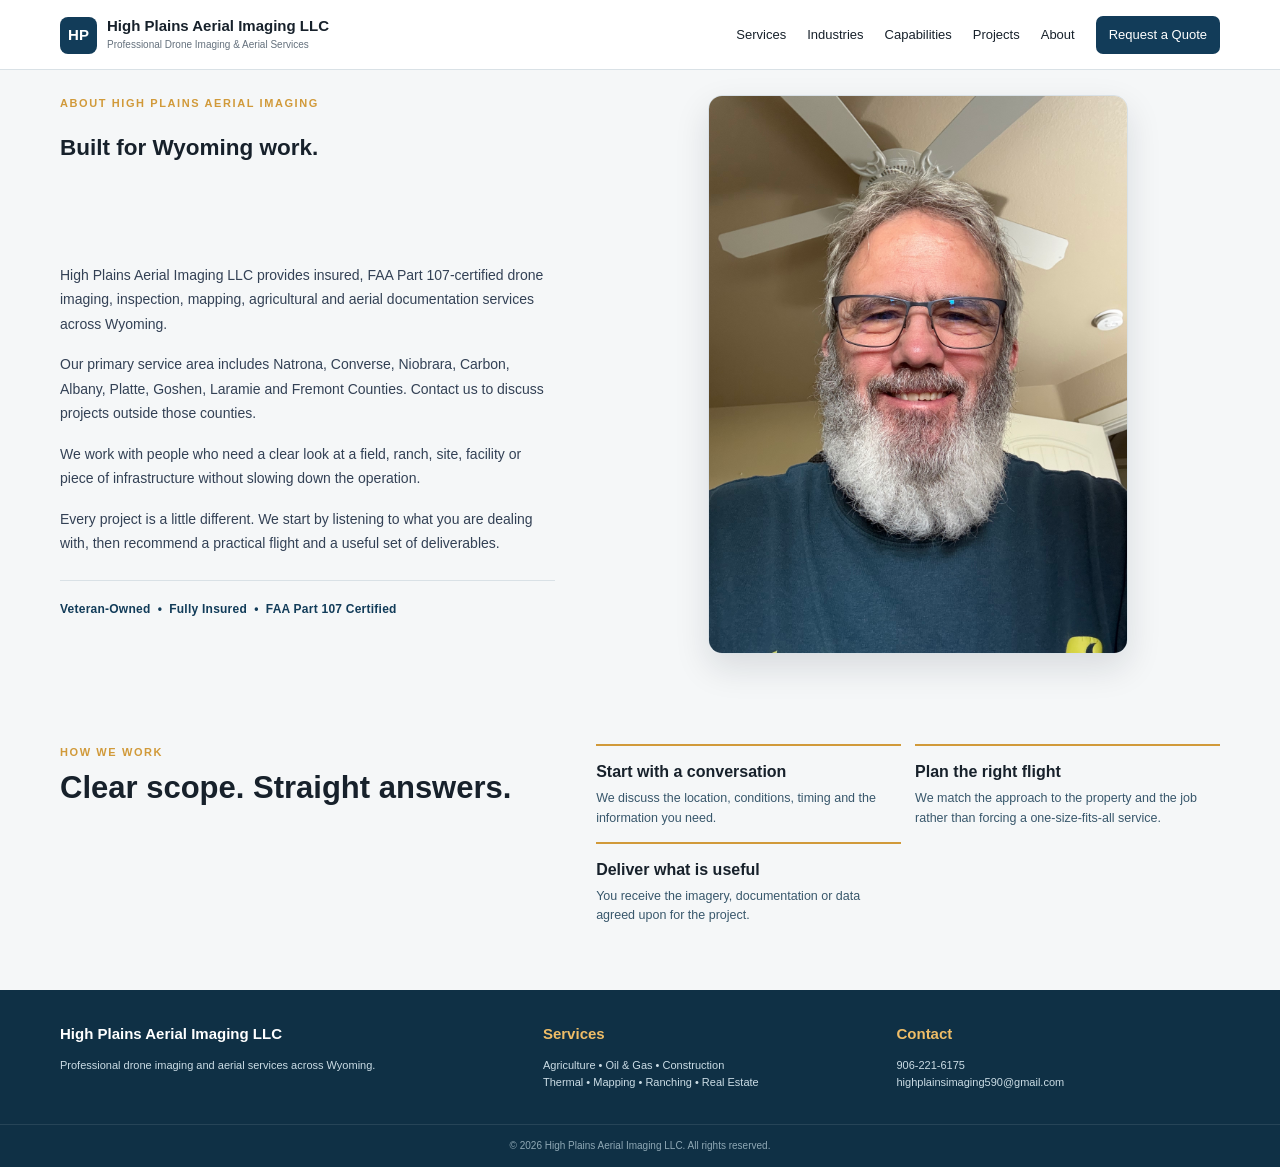
==== about.html @ 72f7f92d "Add Wyoming service area and credentials" ====
<!doctype html><html lang="en"><head><meta charset="utf-8"><meta name="viewport" content="width=device-width,initial-scale=1"><title>About High Plains Aerial Imaging | High Plains Aerial Imaging LLC</title><meta name="description" content="About High Plains Aerial Imaging LLC, an insured and FAA Part 107-certified drone service serving nine Wyoming counties."><link rel="stylesheet" href="styles.css?v=54"></head><body><header class="site-header"><div class="wrap nav-wrap"><a class="brand" href="index.html"><span class="brand-mark">HP</span><span class="brand-copy"><strong>High Plains Aerial Imaging LLC</strong><small>Professional Drone Imaging &amp; Aerial Services</small></span></a><button class="menu-toggle" aria-label="Open menu" onclick="document.body.classList.toggle('menu-open')">☰</button><nav><a href="services.html">Services</a><a href="industries.html">Industries</a><a href="capabilities.html">Capabilities</a><a href="projects.html">Projects</a><a href="about.html">About</a><a class="nav-cta" href="index.html#quote">Request a Quote</a></nav></div></header><main><section class="section wrap"><div class="v54-about-grid"><div class="v54-about-head"><p class="eyebrow">ABOUT HIGH PLAINS AERIAL IMAGING</p><h1>Built for Wyoming work.</h1></div><div class="v54-about-photo"><img src="/images/Owner-%20Photo.jpeg" alt="Owner of High Plains Aerial Imaging LLC"></div><div class="v54-about-copy"><p>High Plains Aerial Imaging LLC provides insured, FAA Part 107-certified drone imaging, inspection, mapping, agricultural and aerial documentation services across Wyoming.</p><p>Our primary service area includes Natrona, Converse, Niobrara, Carbon, Albany, Platte, Goshen, Laramie and Fremont Counties. Contact us to discuss projects outside those counties.</p><p>We work with people who need a clear look at a field, ranch, site, facility or piece of infrastructure without slowing down the operation.</p><p>Every project is a little different. We start by listening to what you are dealing with, then recommend a practical flight and a useful set of deliverables.</p><p class="v54-about-trust">Veteran-Owned &nbsp;•&nbsp; Fully Insured &nbsp;•&nbsp; FAA Part 107 Certified</p></div></div></section><section class="section wrap"><div class="cap-grid"><div class="cap-intro"><p class="eyebrow">HOW WE WORK</p><h2>Clear scope. Straight answers.</h2></div><div class="cap-list"><div><h3>Start with a conversation</h3><p>We discuss the location, conditions, timing and the information you need.</p></div><div><h3>Plan the right flight</h3><p>We match the approach to the property and the job rather than forcing a one-size-fits-all service.</p></div><div><h3>Deliver what is useful</h3><p>You receive the imagery, documentation or data agreed upon for the project.</p></div></div></div></section></main><footer><div class="wrap footer-grid"><div><strong>High Plains Aerial Imaging LLC</strong><p>Professional drone imaging and aerial services across Wyoming.</p></div><div><b>Services</b><p>Agriculture • Oil &amp; Gas • Construction<br>Thermal • Mapping • Ranching • Real Estate</p></div><div><b>Contact</b><p>906-221-6175<br>highplainsimaging590@gmail.com</p></div></div><div class="copyright">© 2026 High Plains Aerial Imaging LLC. All rights reserved.</div></footer><script>document.querySelectorAll('nav a').forEach(a=>a.addEventListener('click',()=>document.body.classList.remove('menu-open')));</script></body></html>
---- styles.css ----
:root{--navy:#123c59;--deep:#082c43;--blue:#21658f;--gold:#d19a3a;--gold2:#efbd67;--ink:#17212b;--muted:#65717d;--bg:#f5f7f8;--line:#d9e1e6;--white:#fff;--paper:#f5f7f8;--accent:#d19a3a}
*{box-sizing:border-box}html{scroll-behavior:smooth}body{margin:0;background:var(--bg);color:var(--ink);font:15px/1.55 Inter,Segoe UI,Arial,sans-serif}.wrap{width:min(1160px,92%);margin:auto}
.site-header{height:70px;background:#fff;border-bottom:1px solid var(--line);position:sticky;top:0;z-index:20}.nav-wrap{height:70px;display:flex;align-items:center;justify-content:space-between;gap:25px}.brand{display:flex;align-items:center;gap:10px;text-decoration:none;color:var(--ink)}.brand-mark{width:37px;height:37px;border-radius:8px;background:var(--navy);color:#fff;display:grid;place-items:center;font-weight:900}.brand-copy strong{display:block;font-size:15px;line-height:1.1}.brand-copy small{display:block;color:var(--muted);font-size:10px;margin-top:3px}nav{display:flex;align-items:center;gap:21px}nav a{font-size:13px;color:var(--ink);text-decoration:none}.nav-cta{background:var(--navy);color:#fff!important;padding:9px 13px;border-radius:7px}.menu-toggle{display:none;border:0;background:transparent;font-size:23px;color:var(--navy)}
.hero,.ag-hero{min-height:600px;position:relative;display:flex;align-items:center;overflow:hidden;background:var(--deep)}.hero-image,.ag-bg{position:absolute;inset:0;background-image:url("images/hpai-hero.jpg");background-size:cover;background-position:center 27%;transform:scale(1.02)}.hero-overlay,.ag-overlay{position:absolute;inset:0;background:linear-gradient(90deg,rgba(5,29,44,.95) 0%,rgba(8,43,63,.84) 48%,rgba(8,43,63,.28) 100%),linear-gradient(180deg,rgba(0,0,0,.02),rgba(0,0,0,.27))}.hero-content{position:relative;z-index:1;color:#fff;display:grid;grid-template-columns:1.16fr .84fr;gap:55px;align-items:center;padding:67px 0}.hero-copy{max-width:675px}.eyebrow{font-size:11px;letter-spacing:1.6px;font-weight:900;color:var(--gold);margin:0 0 9px}.hero .eyebrow,.ag-hero .eyebrow{color:var(--gold2)}.hero h1,.ag-hero h1{font-size:clamp(44px,5vw,63px);line-height:.99;letter-spacing:-2.1px;margin:0 0 20px}.hero h1 span,.ag-hero h1 span{color:var(--gold2)}.lead{font-size:17px;line-height:1.52;color:#e6eef3;max-width:650px;margin:0}.actions{display:flex;gap:10px;margin:25px 0 17px}.button{display:inline-block;text-decoration:none;font-weight:800;border-radius:7px;padding:10px 16px}.primary{background:var(--gold);color:#fff}.ghost{border:1px solid #ffffff80;color:#fff;background:#ffffff0a}.quick-points{display:flex;gap:17px;flex-wrap:wrap;font-size:11px;color:#d8e5eb}.quick-points span:before{content:"✓";color:var(--gold2);margin-right:6px}
.hero-card{justify-self:end;width:min(355px,100%);height:310px;position:relative;overflow:hidden;border-radius:12px;border:1px solid #ffffff55;background:#163f58cc;box-shadow:0 15px 50px #0005}.card-visual{position:absolute;inset:0;background:linear-gradient(0deg,#09283ce8 0%,#09283c66 48%,#09283c38 100%),radial-gradient(circle at 50% 30%,#ffffff20,transparent 32%),url("images/hpai-hero.jpg") center 25%/cover no-repeat}.hero-card-content{position:absolute;z-index:2;left:0;right:0;bottom:0;padding:21px 23px}.card-label{font-size:10px;letter-spacing:1.7px;color:var(--gold2);margin:0 0 6px}.hero-card h2{font-size:25px;line-height:1.08;margin:0 0 7px;color:#fff}.card-copy{font-size:11px;color:#d7e5eb;margin:0 0 13px}.card-list{display:grid;grid-template-columns:repeat(3,1fr);border-top:1px solid #ffffff4d;padding-top:10px}.card-list div{display:flex;flex-direction:column}.card-list b{font-size:15px;color:var(--gold2)}.card-list span{font-size:10px;color:#dce8ed}
.brand-strip{background:#fff;border-bottom:1px solid var(--line);padding:30px 0}.brand-grid{display:grid;grid-template-columns:1.16fr .84fr;gap:38px;align-items:center}.brand-image{border-radius:10px;overflow:hidden;border:1px solid var(--line)}.brand-image img{display:block;width:100%;height:194px;object-fit:cover;object-position:center 51%}.brand-message h2{font-size:29px;line-height:1.15;margin:0 0 10px}.brand-message>p:not(.eyebrow){color:var(--muted);font-size:13px}.brand-tags{display:flex;gap:7px;flex-wrap:wrap;margin-top:15px}.brand-tags span{font-size:9px;font-weight:900;letter-spacing:1px;padding:6px 8px;border:1px solid var(--line);border-radius:5px;color:var(--navy)}
.split-intro{display:grid;grid-template-columns:1fr 1fr;gap:65px;padding:55px 0 25px}.split-intro h2{font-size:31px;line-height:1.12;margin:0}.split-intro>p{color:var(--muted);margin:17px 0 0}
.service-paths{display:grid;grid-template-columns:1fr 1fr;gap:14px;padding:15px 0 55px}.path-card{height:310px;border-radius:11px;overflow:hidden;position:relative;text-decoration:none;color:#fff;border:1px solid #ffffff18}.path-bg{position:absolute;inset:0;background-position:center;background-size:cover;background-repeat:no-repeat}.agriculture .path-bg{background-image:url("images/agriculture-card.jpg");background-position:center}.enterprise .path-bg{background-image:url("images/enterprise-card.jpg");background-position:center}.path-card:after{content:"";position:absolute;inset:0;background:linear-gradient(90deg,rgba(5,28,43,.72) 0%,rgba(8,43,63,.32) 58%,rgba(8,43,63,.08) 100%),linear-gradient(0deg,rgba(5,28,43,.88) 0%,rgba(5,28,43,.30) 52%,transparent 78%)}.path-content{position:absolute;z-index:2;left:27px;bottom:25px;max-width:405px}.path-content h2{font-size:29px;line-height:1.08;margin:0 0 8px}.path-content p:not(.eyebrow){font-size:12px;color:#e2edf1;margin:0 0 14px}.path-link{font-size:12px;font-weight:900;color:var(--gold2)}
.section{padding:25px 0 65px}.section-head{display:flex;align-items:end;justify-content:space-between;gap:25px;margin-bottom:19px}.section-head>a{font-size:12px;color:var(--blue);text-decoration:none;font-weight:800}.section h2{font-size:31px;line-height:1.15;margin:0}.service-grid{display:grid;grid-template-columns:repeat(4,1fr);gap:11px}.service-card{background:#fff;border:1px solid var(--line);border-radius:9px;padding:18px;min-height:180px}.service-card.featured{border-top:3px solid var(--gold)}.service-num{font-size:10px;color:var(--gold);font-weight:900}.service-card h3{font-size:16px;line-height:1.2;margin:8px 0 6px}.service-card p{font-size:12px;color:var(--muted);margin:0 0 11px}.service-card a{font-size:11px;color:var(--blue);font-weight:800;text-decoration:none}
.band{background:var(--navy);padding:55px 0}.light h2{color:#fff}.industry-grid{display:grid;grid-template-columns:repeat(3,1fr);gap:9px}.industry-grid div{border:1px solid #ffffff24;border-radius:8px;padding:15px;background:#ffffff08}.industry-grid b{display:block;color:#fff;font-size:15px}.industry-grid span{font-size:11px;color:#bcd0db}.cap-grid{display:grid;grid-template-columns:.85fr 1.15fr;gap:75px}.muted{color:var(--muted)}.cap-intro h2{font-size:31px;line-height:1.15;margin:0}.cap-list{display:grid;grid-template-columns:1fr 1fr;gap:14px}.cap-list div{border-top:2px solid var(--gold);padding-top:10px}.cap-list span{font-size:11px;color:var(--gold);font-weight:900}.cap-list h3{margin:4px 0;font-size:16px}.cap-list p{font-size:12px;color:var(--muted);margin:0}
.projects{background:#e8edf0;padding:58px 0}.project-grid{display:grid;grid-template-columns:1.15fr .85fr .85fr;gap:11px}.project{height:285px;border-radius:10px;overflow:hidden;position:relative;background:#285d78;background-size:cover;background-position:center}.project:after{content:"";position:absolute;inset:0;background:linear-gradient(0deg,#081c28da,transparent 65%)}.project>div{position:absolute;z-index:1;bottom:19px;left:19px;color:#fff}.project span{font-size:10px;letter-spacing:1.4px;color:var(--gold2);font-weight:900}.project h3{margin:4px 0;font-size:19px}.project-ranch{background-image:url("images/hpai-brand.jpg");background-position:center 34%}.project-energy{background-image:url("images/hpai-brand.jpg");background-position:73% 31%}.project-construction{background-image:url("images/hpai-brand.jpg");background-position:27% 30%}.project-note{font-size:11px;color:var(--muted);margin:11px 0 0}
.quote{background:#fff;padding:60px 0}.quote-grid{display:grid;grid-template-columns:1.2fr .8fr;gap:60px;align-items:center}.quote h2{font-size:31px;line-height:1.15;margin:0}.quote-box{border:1px solid var(--line);border-radius:11px;padding:22px;display:flex;flex-direction:column;gap:9px}.big{text-align:center;font-size:15px}.phone{font-size:22px;font-weight:900;color:var(--navy);text-decoration:none}.email{font-size:13px;color:var(--blue);text-decoration:none}.quote-box small{font-size:11px;color:var(--muted)}
.ag-hero{min-height:540px}.ag-content{position:relative;z-index:1;color:#fff;padding:75px 0;max-width:760px}.ag-hero .lead{max-width:610px}.ag-grid{display:grid;grid-template-columns:repeat(3,1fr);gap:12px}.ag-grid article{background:#fff;border:1px solid var(--line);border-radius:9px;padding:21px;min-height:185px}.ag-grid span{font-size:10px;color:var(--gold);font-weight:900}.ag-grid h3{font-size:17px;margin:7px 0}.ag-grid p{font-size:12px;color:var(--muted);margin:0}.ag-feature{background:#eef2f4;padding:60px 0}.feature-grid{display:grid;grid-template-columns:1fr .8fr;gap:70px;align-items:center}.feature-grid h2{font-size:31px;line-height:1.12;margin:0 0 12px}.feature-grid p:not(.eyebrow){color:var(--muted);font-size:13px}.check-box{display:grid;grid-template-columns:1fr 1fr;gap:9px}.check-box div{background:#fff;border:1px solid var(--line);padding:13px;border-radius:7px;font-size:12px;font-weight:800;color:var(--navy)}.check-box div:first-letter{color:var(--gold)}
footer{background:#0f3045;color:#cbdce5;padding:32px 0 14px}.footer-grid{display:grid;grid-template-columns:1.4fr 1fr 1fr;gap:30px}.footer-grid strong{color:#fff}.footer-grid b{color:var(--gold2)}.footer-grid p{font-size:11px}.copyright{text-align:center;border-top:1px solid #ffffff18;margin-top:22px;padding-top:13px;font-size:10px;color:#8fa8b5}
@media(max-width:900px){.hero-content{grid-template-columns:1fr;gap:28px}.hero-card{justify-self:start;height:270px}.brand-grid,.split-intro,.feature-grid,.quote-grid{grid-template-columns:1fr;gap:25px}.service-grid{grid-template-columns:repeat(2,1fr)}.service-paths,.project-grid{grid-template-columns:1fr 1fr}.industry-grid,.ag-grid{grid-template-columns:repeat(2,1fr)}.project-ranch{grid-column:1/-1}.footer-grid{grid-template-columns:1fr 1fr}.menu-toggle{display:block}nav{display:none;position:absolute;top:70px;left:0;right:0;background:#fff;padding:10px 4%;border-bottom:1px solid var(--line);flex-direction:column;align-items:stretch;gap:0}nav a{padding:10px}.menu-open nav{display:flex}}
@media(max-width:600px){.hero{min-height:650px}.hero-content{padding:52px 0}.hero h1,.ag-hero h1{font-size:43px}.lead{font-size:16px}.quick-points{flex-direction:column;gap:4px}.brand-image img{height:190px}.split-intro h2,.section h2,.cap-intro h2,.feature-grid h2,.quote h2{font-size:27px}.service-grid,.industry-grid,.ag-grid,.cap-list,.service-paths,.project-grid,.footer-grid,.check-box{grid-template-columns:1fr}.project-ranch{grid-column:auto}.project{height:220px}.site-header,.nav-wrap{height:64px}nav{top:64px}}
/* =========================================================
   HPAI V2.8 — HOMEPAGE SPACING & POLISH
   Add this block to the END of styles.css.
   Keeps all approved imagery, hero, header, and cards unchanged.
   ========================================================= */

/* Brand section: tighter, cleaner vertical rhythm */
.brand-strip{
  padding-top:30px;
  padding-bottom:30px;
}

.brand-grid{
  align-items:center;
}

/* Intro section: reduce excess space without changing typography */
.split-intro{
  padding-top:44px;
  padding-bottom:28px;
}

/* Keep service cards visually connected to the intro */
.service-paths{
  padding-top:8px;
  padding-bottom:48px;
}

/* Slightly cleaner spacing inside the approved cards */
.path-content{
  bottom:24px;
}

/* Mobile spacing */
@media(max-width:900px){
  .brand-strip{
    padding-top:24px;
    padding-bottom:24px;
  }

  .split-intro{
    padding-top:36px;
    padding-bottom:22px;
  }

  .service-paths{
    padding-top:6px;
    padding-bottom:40px;
  }
}

@media(max-width:600px){
  .brand-strip{
    padding-top:20px;
    padding-bottom:20px;
  }

  .split-intro{
    padding-top:30px;
    padding-bottom:18px;
  }

  .service-paths{
    padding-top:4px;
    padding-bottom:32px;
  }
}
.service-grid{
  align-items:stretch;
  gap:12px;
}
  .v54-about{
    padding:48px 0;
  }

  .v54-about-grid{
    grid-template-columns:1fr;
    gap:28px;
  }

  .v54-about-head{
    grid-column:1;
    grid-row:auto;
  }

  .v54-about-photo{
    grid-column:1;
    grid-row:auto;
  }

  .v54-about-photo img{
    width:100%;
    max-width:420px;
    margin:0 auto;
  }

  .v54-about-copy{
    grid-column:1;
    grid-row:auto;
    max-width:100%;
  }

.service-grid > div{
  min-height:174px;
  display:flex;
  flex-direction:column;
  padding:20px 17px 17px;
  border:1px solid #d7e0e6;
  border-radius:10px;
  background:#fff;
  box-shadow:0 2px 8px rgba(8,43,63,.04);
  transition:transform .18s ease,box-shadow .18s ease,border-color .18s ease;
}

.service-grid > div:first-child{
  border-top:3px solid var(--gold);
  padding-top:18px;
}

.service-grid > div:hover{
  transform:translateY(-2px);
  border-color:#c8d5dd;
  box-shadow:0 7px 18px rgba(8,43,63,.08);
}

.service-grid > div > div:first-child{
  margin-bottom:10px;
}

.service-grid > div h3{
  margin:0 0 7px;
  font-size:16px;
  line-height:1.2;
  color:var(--navy);
}

.service-grid > div p{
  margin:0;
  font-size:12px;
  line-height:1.45;
  color:var(--muted);
}

.service-grid > div a{
  margin-top:auto;
  padding-top:14px;
  font-size:11px;
  line-height:1.2;
  font-weight:900;
  color:var(--blue);
  text-decoration:none;
}

.service-grid > div a:hover{
  color:var(--gold);
}

@media(max-width:900px){
  .service-grid{
    gap:12px;
  }

  .service-grid > div{
    min-height:165px;
  }
}

@media(max-width:600px){
  .service-grid{
    grid-template-columns:1fr !important;
    gap:10px;
  }

  .service-grid > div{
    min-height:0;
    padding:18px 16px 16px;
  }
}
/* =========================================================
   HPAI V3.0 — INDUSTRIES SECTION POLISH
   Refines only the Wyoming Industries section.
   All approved sections above remain unchanged.
   ========================================================= */

.band{
  padding:52px 0 54px;
}

.band .industry-grid{
  gap:10px;
  margin-top:28px;
}

.industry-grid > div{
  position:relative;
  min-height:78px;
  padding:18px 16px 16px;
  border:1px solid rgba(255,255,255,.18);
  border-radius:9px;
  background:rgba(255,255,255,.035);
  transition:transform .18s ease,
             background .18s ease,
             border-color .18s ease;
}

.industry-grid > div::before{
  content:"";
  position:absolute;
  left:16px;
  top:0;
  width:42px;
  height:2px;
  background:var(--gold);
}

.industry-grid > div:hover{
  transform:translateY(-2px);
  background:rgba(255,255,255,.07);
  border-color:rgba(255,255,255,.28);
}

.industry-grid > div h3{
  margin:0 0 8px;
  color:#fff;
  font-size:15px;
  line-height:1.2;
}

.industry-grid > div p{
  margin:0;
  color:#d9e5eb;
  font-size:11px;
  line-height:1.45;
}

@media(max-width:900px){
  .band{
    padding:44px 0 46px;
  }

  .band .industry-grid{
    margin-top:24px;
  }

  .industry-grid > div{
    min-height:74px;
  }
}

@media(max-width:600px){
  .band{
    padding:38px 0 40px;
  }

  .band .industry-grid{
    grid-template-columns:1fr !important;
    gap:9px;
    margin-top:20px;
  }

  .industry-grid > div{
    min-height:0;
    padding:17px 15px 15px;
  }
}
/* =========================================================
   HPAI V4.0 — PROJECTS GALLERY
   Refines the Projects section only.
   ========================================================= */

.projects{
  background:#e8edf0;
  padding:58px 0 62px;
}

.projects .section-head{
  margin-bottom:25px;
}

.projects .section-head h2{
  margin:0;
}

.project-grid{
  display:grid;
  grid-template-columns:repeat(3,1fr);
  gap:14px;
}

.project{
  min-height:360px;
  border:1px solid #d4dee4;
  border-radius:10px;
  overflow:hidden;
  background:#fff;
  box-shadow:0 3px 12px rgba(8,43,63,.05);
  display:flex;
  flex-direction:column;
  position:relative;
}

.project::before{
  content:"";
  display:block;
  height:205px;
  flex:0 0 205px;
  background-position:center;
  background-size:cover;
  background-repeat:no-repeat;
}

.project-ranch::before{
  background-image:url("images/project-ranching-v5-1.jpg");
}

.project-energy::before{
  background-image:url("images/project-oil-gas-v5-1.jpg");
}

.project-agriculture::before{
  background-image:url("images/project-agriculture-v5-1.jpg");
}

.project > div{
  padding:18px 18px 20px;
  background:#fff;
}

.project > div span{
  display:block;
  margin-bottom:7px;
  color:var(--gold);
  font-size:10px;
  font-weight:900;
  letter-spacing:1.2px;
}

.project > div h3{
  margin:0;
  color:var(--navy);
  font-size:18px;
  line-height:1.2;
}

.project-note{
  display:none;
}

@media(max-width:900px){
  .project-grid{
    grid-template-columns:1fr 1fr;
  }

  .project:last-child{
    grid-column:1 / -1;
  }
}

@media(max-width:600px){
  .projects{
    padding:42px 0 46px;
  }

  .project-grid{
    grid-template-columns:1fr;
    gap:12px;
  }

  .project:last-child{
    grid-column:auto;
  }

  .project{
    min-height:0;
  }

  .project::before{
    height:190px;
    flex-basis:190px;
  }
}
/* =========================================================
   V4.0 - PROJECTS GALLERY
   ========================================================= */

.projects{
  background:#e8edf0;
  padding:58px 0 62px;
}

.projects .section-head{
  margin-bottom:25px;
}

.projects .section-head h2{
  margin:0;
}

.project-grid{
  display:grid;
  grid-template-columns:repeat(3,1fr);
  gap:14px;
}

.project{
  min-height:360px;
  border:1px solid #d4dee4;
  border-radius:10px;
  overflow:hidden;
  background:#fff;
  box-shadow:0 3px 12px rgba(8,43,63,.05);
  display:flex;
  flex-direction:column;
  position:relative;
}

.project::before{
  content:"";
  display:block;
  height:205px;
  flex:0 0 205px;
  background-position:center;
  background-size:cover;
  background-repeat:no-repeat;
}

.project-ranch::before{
  background-image:url("images/project-agriculture.jpg");
}

.project-energy::before{
  background-image:url("images/project-oil-gas.jpg");
}

.project-construction::before{
  background-image:url("images/project-ranching.jpg");
}

.project > div{
  padding:18px 18px 20px;
  background:#fff;
}

.project > div span{
  display:block;
  margin-bottom:7px;
  color:var(--gold);
  font-size:10px;
  font-weight:900;
  letter-spacing:1.2px;
}

.project > div h3{
  margin:0;
  color:var(--navy);
  font-size:18px;
  line-height:1.2;
}

.project-note{
  display:none;
}

@media(max-width:900px){
  .project-grid{
    grid-template-columns:1fr 1fr;
  }

  .project:last-child{
    grid-column:1/-1;
  }
}

@media(max-width:600px){
  .projects{
    padding:42px 0 46px;
  }

  .project-grid{
    grid-template-columns:1fr;
    gap:12px;
  }

  .project:last-child{
    grid-column:auto;
  }

  .project{
    min-height:0;
  }

  .project::before{
    height:190px;
    flex-basis:190px;
  }
}
/* V4.0 PROJECT IMAGE FIX */
.project-grid .project:nth-child(1)::before{
  background-image:url("/images/project-ranching.jpg") !important;
  background-position:center;
  background-size:cover;
  background-repeat:no-repeat;
}

.project-grid .project:nth-child(2)::before{
  background-image:url("images/project-oil-gas.jpg") !important;
}

.project-grid .project:nth-child(3)::before{
  background-image:url("images/project-ranching.jpg") !important;
}
/* =========================================================
   V5.0 - SERVICES SECTION STYLING
   ========================================================= */

#services{
  padding-top:52px;
  padding-bottom:58px;
}

#services .section-head{
  margin-bottom:26px;
}

#services .section-head h2{
  margin:0;
}

#services .service-grid{
  display:grid;
  grid-template-columns:repeat(4,1fr);
  gap:12px;
}

#services .service-card{
  position:relative;
  min-height:176px;
  display:flex;
  flex-direction:column;
  padding:20px 18px 17px;
  border:1px solid #d5dfe5;
  border-radius:10px;
  background:#fff;
  box-shadow:0 2px 8px rgba(8,43,63,.045);
  transition:
    transform .18s ease,
    box-shadow .18s ease,
    border-color .18s ease;
}

#services .service-card::before{
  content:"";
  position:absolute;
  left:0;
  top:0;
  width:100%;
  height:2px;
  background:#d5dfe5;
  border-radius:10px 10px 0 0;
}

#services .service-card.featured{
  border-color:#d7e0e6;
  box-shadow:0 3px 12px rgba(8,43,63,.07);
}

#services .service-card.featured::before{
  height:3px;
  background:var(--gold);
}

#services .service-card:hover{
  transform:translateY(-2px);
  border-color:#c4d1d9;
  box-shadow:0 7px 18px rgba(8,43,63,.09);
}

#services .service-num{
  display:block;
  margin-bottom:10px;
  color:var(--gold);
  font-size:10px;
  line-height:1;
  font-weight:900;
  letter-spacing:1.2px;
}

#services .service-card h3{
  margin:0 0 7px;
  color:var(--navy);
  font-size:16px;
  line-height:1.2;
}

#services .service-card p{
  margin:0;
  color:#60758a;
  font-size:12px;
  line-height:1.55;
}

#services .service-card a{
  margin-top:auto;
  padding-top:13px;
  color:#0c5f91;
  font-size:11px;
  line-height:1.2;
  font-weight:800;
  text-decoration:none;
}

#services .service-card a:hover{
  color:var(--navy);
}

/* Tablet */
@media(max-width:1100px){
  #services .service-grid{
    grid-template-columns:repeat(2,1fr);
  }

  #services .service-card{
    min-height:165px;
  }
}

/* Mobile */
@media(max-width:600px){
  #services{
    padding-top:42px;
    padding-bottom:46px;
  }

  #services .section-head{
    margin-bottom:22px;
  }

  #services .service-grid{
    grid-template-columns:1fr;
    gap:10px;
  }

  #services .service-card{
    min-height:0;
    padding:19px 17px 16px;
  }
}
/* V5.1 - PROJECT GALLERY IMAGE REFINEMENT */

.projects .project-agriculture::before{
  background-image:url("images/project-agriculture-v5-1.jpg") !important;
}

.projects .project-energy::before{
  background-image:url("images/project-oil-gas-v5-1.jpg") !important;
}

.projects .project-ranching::before{
  background-image:url("images/project-ranching-v5-1.jpg") !important;
}
/* V5.1 FINAL PROJECT IMAGE OVERRIDE */

.project-grid .project:nth-child(1)::before{
  background-image:url("images/project-agriculture-v5-1.jpg") !important;
  background-position:center;
  background-size:cover;
  background-repeat:no-repeat;
}

.project-grid .project:nth-child(2)::before{
  background-image:url("images/project-oil-gas-v5-1.jpg") !important;
  background-position:center;
  background-size:cover;
  background-repeat:no-repeat;
}

.project-grid .project:nth-child(3)::before{
  background-image:url("images/project-ranching-v5-1.jpg") !important;
  background-position:center;
  background-size:cover;
  background-repeat:no-repeat;
}
/* V5.1 FINAL PROJECT IMAGE OVERRIDE */

.project-grid .project:nth-child(1)::before{
  background-image:url("/images/project-agriculture-v5-1.jpg") !important;
}

.project-grid .project:nth-child(2)::before{
  background-image:url("/images/project-oil-gas-v5-1.jpg") !important;
}

.project-grid .project:nth-child(3)::before{
  background-image:url("/images/project-ranching-v5-1.jpg") !important;
}
/* =========================================================
   HPAI V5.2 — LEAD GENERATION + WYOMING SERVICE AREA
   ========================================================= */

.v52-service-cta{
  background:#fff;
  padding:62px 0;
  border-top:1px solid var(--line);
  border-bottom:1px solid var(--line);
}

.v52-cta-grid{
  display:grid;
  grid-template-columns:1.05fr .95fr;
  gap:55px;
  align-items:center;
}

.v52-cta-copy{
  max-width:620px;
}

.v52-cta-copy h2{
  color:var(--navy);
  font-size:34px;
  line-height:1.12;
  letter-spacing:-.6px;
  margin:0 0 14px;
}

.v52-cta-copy > p:not(.eyebrow){
  color:var(--muted);
  font-size:14px;
  line-height:1.65;
  margin:0;
}

.v52-cta-buttons{
  display:flex;
  gap:10px;
  flex-wrap:wrap;
  margin-top:23px;
}

.v52-cta-buttons .secondary{
  color:var(--navy);
  border:1px solid var(--line);
  background:#f7f9fa;
}

.v52-service-list{
  display:grid;
  grid-template-columns:1fr 1fr;
  gap:11px;
}

.v52-service-list > div{
  min-height:145px;
  padding:18px;
  border:1px solid var(--line);
  border-radius:9px;
  background:#f8fafb;
}

.v52-service-list span{
  display:block;
  color:var(--gold);
  font-size:10px;
  font-weight:900;
  letter-spacing:1.3px;
  margin-bottom:7px;
}

.v52-service-list strong{
  display:block;
  color:var(--navy);
  font-size:16px;
  line-height:1.2;
  margin-bottom:6px;
}

.v52-service-list p{
  color:var(--muted);
  font-size:11px;
  line-height:1.45;
  margin:0;
}


/* Wyoming service area */

.v52-wyoming{
  background:#eef2f4;
  padding:58px 0 62px;
}

.v52-wyoming-head{
  max-width:690px;
  margin-bottom:27px;
}

.v52-wyoming-head h2{
  color:var(--navy);
  font-size:32px;
  line-height:1.15;
  margin:0 0 10px;
}

.v52-wyoming-head > p:not(.eyebrow){
  color:var(--muted);
  font-size:13px;
  line-height:1.6;
  margin:0;
}

.v52-location-grid{
  display:grid;
  grid-template-columns:repeat(4,1fr);
  gap:11px;
}

.v52-location-grid > div{
  min-height:155px;
  padding:18px;
  background:#fff;
  border:1px solid #d7e0e6;
  border-radius:9px;
  box-shadow:0 2px 8px rgba(8,43,63,.035);
}

.v52-location-grid span{
  display:block;
  color:var(--gold);
  font-size:9px;
  font-weight:900;
  letter-spacing:1.2px;
  margin-bottom:7px;
}

.v52-location-grid h3{
  color:var(--navy);
  font-size:16px;
  line-height:1.2;
  margin:0 0 7px;
}

.v52-location-grid p{
  color:var(--muted);
  font-size:11px;
  line-height:1.45;
  margin:0;
}


/* Trust strip */

.v52-trust{
  background:var(--navy);
  padding:22px 0;
}

.v52-trust .wrap{
  display:grid;
  grid-template-columns:repeat(4,1fr);
  gap:12px;
}

.v52-trust-item{
  padding:4px 14px;
  border-left:2px solid var(--gold);
}

.v52-trust-item strong{
  display:block;
  color:#fff;
  font-size:10px;
  letter-spacing:1px;
  margin-bottom:3px;
}

.v52-trust-item span{
  display:block;
  color:#bcd0da;
  font-size:10px;
  line-height:1.35;
}


/* V5.2 responsive */

@media(max-width:900px){

  .v52-cta-grid{
    grid-template-columns:1fr;
    gap:30px;
  }

  .v52-location-grid{
    grid-template-columns:1fr 1fr;
  }

  .v52-trust .wrap{
    grid-template-columns:1fr 1fr;
    row-gap:16px;
  }
}

@media(max-width:600px){

  .v52-service-cta{
    padding:44px 0;
  }

  .v52-cta-copy h2{
    font-size:28px;
  }

  .v52-service-list{
    grid-template-columns:1fr;
  }

  .v52-wyoming{
    padding:44px 0 48px;
  }

  .v52-wyoming-head h2{
    font-size:27px;
  }

  .v52-location-grid{
    grid-template-columns:1fr;
  }

  .v52-trust{
    padding:20px 0;
  }

  .v52-trust .wrap{
    grid-template-columns:1fr;
    gap:12px;
  }

  .v52-trust-item{
    padding-left:12px;
  }
}
/* V5.3 QUOTE FORM */

.v53-quote-form{
  display:grid;
  gap:11px;
}

.v53-quote-form label{
  display:grid;
  gap:5px;
  color:var(--navy);
  font-size:10px;
  font-weight:900;
  letter-spacing:.4px;
}

.v53-quote-form input,
.v53-quote-form select,
.v53-quote-form textarea{
  width:100%;
  border:1px solid var(--line);
  border-radius:7px;
  padding:10px 11px;
  background:#fff;
  color:var(--ink);
  font:13px/1.4 Inter,Segoe UI,Arial,sans-serif;
  box-sizing:border-box;
}

.v53-quote-form input::placeholder,
.v53-quote-form textarea::placeholder{
  color:#8a929b;
}

.v53-quote-form textarea{
  min-height:110px;
  resize:vertical;
}

.v53-quote-form input:focus,
.v53-quote-form select:focus,
.v53-quote-form textarea:focus{
  outline:2px solid rgba(209,154,58,.28);
  outline-offset:1px;
  border-color:var(--gold);
}

.v53-quote-form .button{
  width:100%;
  border:0;
  cursor:pointer;
}

.v53-quote-form small{
  display:block;
  color:var(--muted);
  font-size:10px;
  line-height:1.45;
}

.quote-contact{
  display:flex;
  flex-direction:column;
  gap:5px;
  margin-top:20px;
}
/* V5.4 SERVICES & PRICING */

.v54-quote-link{
  display:inline-block;
  margin-top:18px;
  padding:9px 14px;
  background:var(--navy);
  color:#fff;
  border-radius:6px;
  font-size:12px;
  font-weight:700;
  text-decoration:none;
  transition:all .2s ease;
}

.v54-quote-link:hover{
  background:var(--accent);
  color:#fff;
  transform:translateY(-1px);
}
.v54-pricing-note{
  max-width:900px;
  margin:0 auto 28px;
  padding:14px 18px;
  border-left:3px solid var(--accent);
  background:rgba(255,255,255,.65);
  color:var(--muted);
  font-size:12px;
  line-height:1.6;
  text-align:center;
}
.v54-about{
  position:relative;
  padding:78px 0;
  background-color:var(--paper);
  background-image:url("/images/High-Plains-About-Veteran-Background.jpg");
  background-size:cover;
  background-position:center;
  background-repeat:no-repeat;
  border-top:1px solid var(--line);
  border-bottom:1px solid var(--line);
  overflow:hidden;
}

.v54-about::before{
  content:"";
  position:absolute;
  top:28px;
  bottom:28px;
  left:12%;
  right:12%;
  background:rgba(255,255,255,.84);
  border-radius:18px;
  box-shadow:0 12px 35px rgba(15,23,42,.08);
  pointer-events:none;
}

.v54-about > .wrap{
  position:relative;
  z-index:1;
}

.v54-about-grid{
  display:grid;
  grid-template-columns:0.9fr 1.1fr;
  gap:60px;
  align-items:start;
}
.v54-about-photo{
  grid-column:2;
  grid-row:1 / span 2;
}

.v54-about-photo img{
  display:block;
  width:100%;
  max-width:420px;
  margin:0 auto;
  border-radius:14px;
  border:1px solid var(--line);
  box-shadow:0 14px 35px rgba(15,23,42,.12);
}
.v54-about-head h2{
  margin:8px 0 0;
  font-size:32px;
  line-height:1.15;
}

.v54-about-copy{
  max-width:680px;
  color:#334155;
  font-size:14px;
  line-height:1.75;
}

.v54-about-copy p{
  margin:0 0 16px;
}

.v54-about-trust{
  margin-top:24px !important;
  padding-top:18px;
  border-top:1px solid var(--line);
  color:var(--navy) !important;
  font-size:12px;
  font-weight:700;
  letter-spacing:.02em;
}
.v54-pricing{
  padding:82px 0;
  background:var(--paper);
}

.v54-pricing-head{
  max-width:760px;
  margin:0 auto 42px;
  text-align:center;
}

.v54-pricing-head h2{
  margin:8px 0 16px;
}

.v54-pricing-head h2 span{
  color:var(--accent);
}

.v54-pricing-head > p:last-child{
  max-width:680px;
  margin:0 auto;
  color:var(--muted);
  line-height:1.7;
}

.v54-pricing-grid{
  display:grid;
  grid-template-columns:repeat(3,minmax(0,1fr));
  gap:18px;
}

.v54-price-card{
  display:flex;
  flex-direction:column;
  padding:27px;
  background:#fff;
  border:1px solid var(--line);
  border-radius:14px;
  box-shadow:0 10px 30px rgba(20,43,61,.06);
}

.v54-price-card.v54-featured{
  border-top:4px solid var(--accent);
}

.v54-number{
  margin:0 0 10px;
  color:var(--accent);
  font-size:11px;
  font-weight:800;
  letter-spacing:.14em;
}

.v54-price-card h3{
  margin:0 0 10px;
  font-size:21px;
  line-height:1.2;
}

.v54-price{
  margin:0 0 14px;
  color:var(--accent);
  font-size:19px;
  font-weight:800;
}

.v54-price-card > p:not(.v54-number):not(.v54-price):not(.v54-note){
  color:var(--muted);
  font-size:14px;
  line-height:1.6;
}

.v54-price-card ul{
  margin:10px 0 0;
  padding-left:18px;
  color:var(--ink);
  font-size:13px;
  line-height:1.7;
}

.v54-price-card li{
  margin-bottom:3px;
}

.v54-note{
  margin:14px 0 0;
  padding-top:12px;
  border-top:1px solid var(--line);
  color:var(--muted);
  font-size:11px;
  line-height:1.55;
}

.v54-travel{
  display:grid;
  grid-template-columns:.8fr 1.2fr;
  gap:35px;
  margin-top:22px;
  padding:30px;
  background:var(--navy);
  border-radius:14px;
}

.v54-travel .eyebrow{
 color:#d6a13a;
}

.v54-travel h3{
  margin:8px 0 0;
  color:#fff;
}

.v54-travel-copy{
  color:rgba(255,255,255,.78);
  font-size:13px;
  line-height:1.65;
}

.v54-travel-copy p{
  margin:0 0 10px;
}

@media(max-width:900px){
  .v54-pricing-grid{
    grid-template-columns:repeat(2,minmax(0,1fr));
  }

  .v54-travel{
    grid-template-columns:1fr;
    gap:18px;
  }
}

@media(max-width:600px){
  .v54-pricing{
    padding:58px 0;
  }

  .v54-pricing-head{
    margin-bottom:30px;
  }

  .v54-pricing-grid{
    grid-template-columns:1fr;
    gap:14px;
  }

  .v54-price-card{
    padding:22px;
  }

  .v54-travel{
    padding:23px;
  }
}
@media(max-width:600px){
  .v53-quote-form input,
  .v53-quote-form select,
  .v53-quote-form textarea{
    font-size:16px;
  }

  .quote-box{
    padding:17px;
  }
}
/* V5.4 MOBILE ABOUT FINAL OVERRIDE */

@media(max-width:600px){
  .v54-about{
    padding:48px 0;
  }

  .v54-about::before{
    top:18px;
    bottom:18px;
    left:4%;
    right:4%;
  }

  .v54-about-grid{
    grid-template-columns:1fr;
    gap:24px;
  }

  .v54-about-head{
    grid-column:1;
    grid-row:auto;
  }

  .v54-about-photo{
    grid-column:1;
    grid-row:auto;
  }

  .v54-about-photo img{
    width:100%;
    max-width:420px;
    margin:0 auto;
  }

  .v54-about-copy{
    grid-column:1;
    grid-row:auto;
    max-width:100%;
  }
}

/* Dedicated-page readability */
.section .lead{color:#46606f;font-weight:500}
.projects .lead{color:#46606f;font-weight:500}
.section .industry-grid div{background:#fff;border:1px solid #c7d4dc;box-shadow:0 5px 16px rgba(8,44,67,.06)}
.section .industry-grid b{color:#102e42;font-size:16px}
.section .industry-grid span{color:#46606f;font-size:12px;line-height:1.6}
.section .cap-list p{color:#46606f}
.section .cap-intro .lead{color:#46606f}
@media (max-width:700px){.section .industry-grid{grid-template-columns:1fr}.section .industry-grid div{padding:17px}}

/* Stronger copy contrast and section separation */
.section .cap-intro .lead{color:#304f63!important;font-size:16px;font-weight:600;line-height:1.62}
.section .cap-list p{color:#38576b;font-size:12.5px;line-height:1.55}
.ag-feature{border-top:1px solid #d6e0e6;border-bottom:1px solid #d6e0e6}
.feature-grid p:not(.eyebrow){color:#38576b;font-size:14px;font-weight:500;line-height:1.65}
.check-box div{border-color:#c7d4dc;box-shadow:0 4px 12px rgba(8,44,67,.05)}
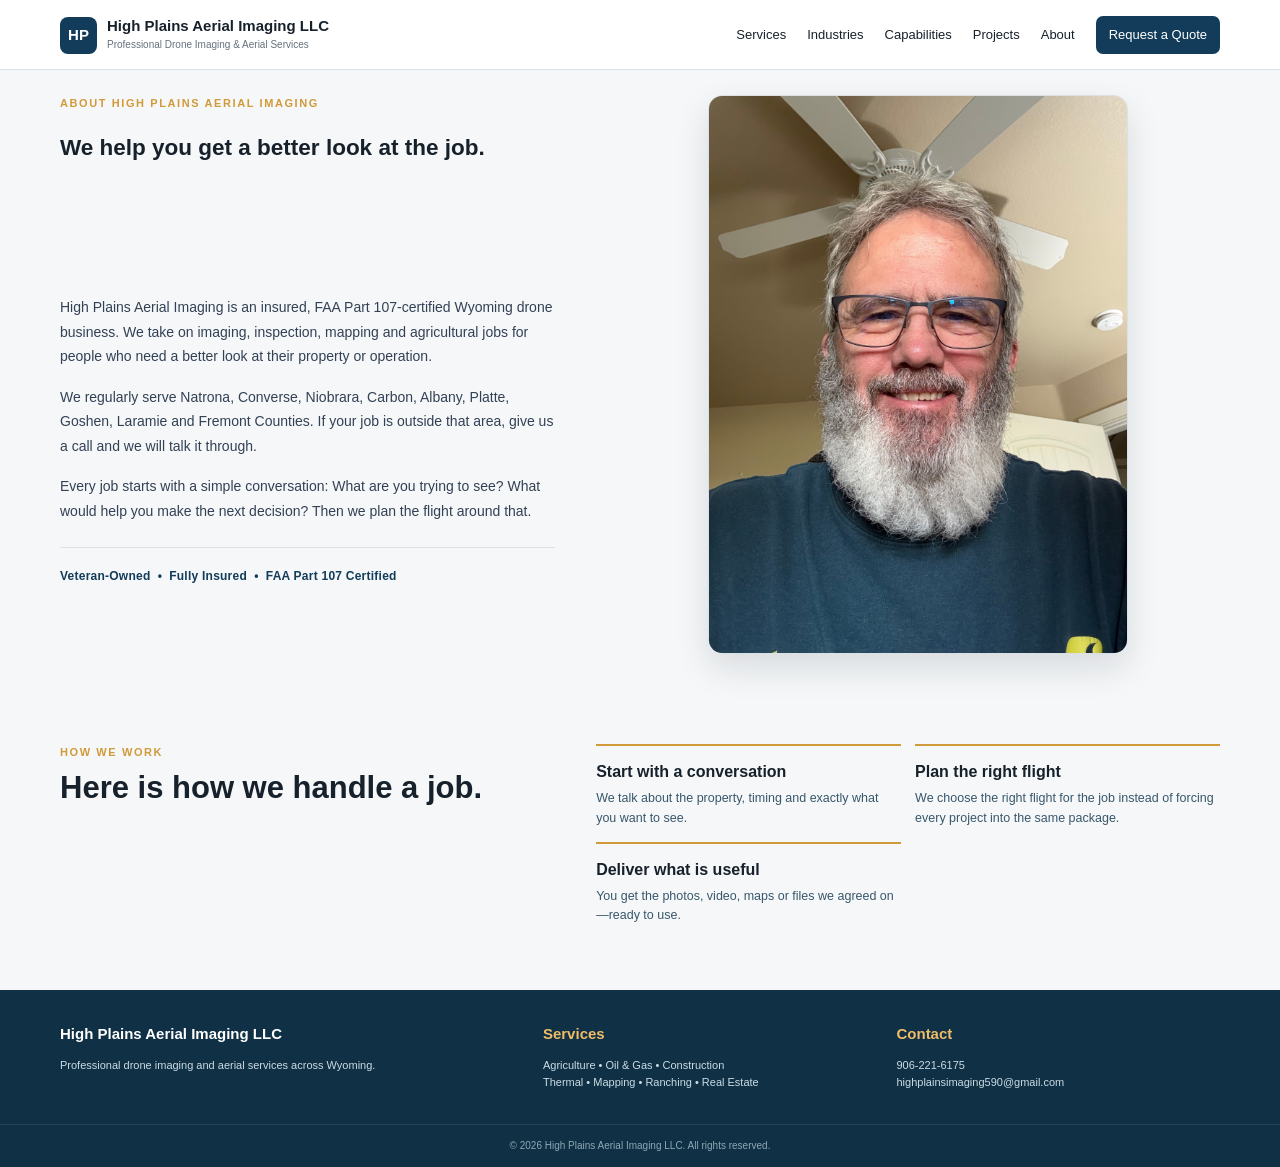
==== commit 43d75159: "Humanize site copy and add brand promise" ====
--- a/about.html
+++ b/about.html
@@ -1 +1 @@
-<!doctype html><html lang="en"><head><meta charset="utf-8"><meta name="viewport" content="width=device-width,initial-scale=1"><title>About High Plains Aerial Imaging | High Plains Aerial Imaging LLC</title><meta name="description" content="About High Plains Aerial Imaging LLC, an insured and FAA Part 107-certified drone service serving nine Wyoming counties."><link rel="stylesheet" href="styles.css?v=54"></head><body><header class="site-header"><div class="wrap nav-wrap"><a class="brand" href="index.html"><span class="brand-mark">HP</span><span class="brand-copy"><strong>High Plains Aerial Imaging LLC</strong><small>Professional Drone Imaging &amp; Aerial Services</small></span></a><button class="menu-toggle" aria-label="Open menu" onclick="document.body.classList.toggle('menu-open')">☰</button><nav><a href="services.html">Services</a><a href="industries.html">Industries</a><a href="capabilities.html">Capabilities</a><a href="projects.html">Projects</a><a href="about.html">About</a><a class="nav-cta" href="index.html#quote">Request a Quote</a></nav></div></header><main><section class="section wrap"><div class="v54-about-grid"><div class="v54-about-head"><p class="eyebrow">ABOUT HIGH PLAINS AERIAL IMAGING</p><h1>Built for Wyoming work.</h1></div><div class="v54-about-photo"><img src="/images/Owner-%20Photo.jpeg" alt="Owner of High Plains Aerial Imaging LLC"></div><div class="v54-about-copy"><p>High Plains Aerial Imaging LLC provides insured, FAA Part 107-certified drone imaging, inspection, mapping, agricultural and aerial documentation services across Wyoming.</p><p>Our primary service area includes Natrona, Converse, Niobrara, Carbon, Albany, Platte, Goshen, Laramie and Fremont Counties. Contact us to discuss projects outside those counties.</p><p>We work with people who need a clear look at a field, ranch, site, facility or piece of infrastructure without slowing down the operation.</p><p>Every project is a little different. We start by listening to what you are dealing with, then recommend a practical flight and a useful set of deliverables.</p><p class="v54-about-trust">Veteran-Owned &nbsp;•&nbsp; Fully Insured &nbsp;•&nbsp; FAA Part 107 Certified</p></div></div></section><section class="section wrap"><div class="cap-grid"><div class="cap-intro"><p class="eyebrow">HOW WE WORK</p><h2>Clear scope. Straight answers.</h2></div><div class="cap-list"><div><h3>Start with a conversation</h3><p>We discuss the location, conditions, timing and the information you need.</p></div><div><h3>Plan the right flight</h3><p>We match the approach to the property and the job rather than forcing a one-size-fits-all service.</p></div><div><h3>Deliver what is useful</h3><p>You receive the imagery, documentation or data agreed upon for the project.</p></div></div></div></section></main><footer><div class="wrap footer-grid"><div><strong>High Plains Aerial Imaging LLC</strong><p>Professional drone imaging and aerial services across Wyoming.</p></div><div><b>Services</b><p>Agriculture • Oil &amp; Gas • Construction<br>Thermal • Mapping • Ranching • Real Estate</p></div><div><b>Contact</b><p>906-221-6175<br>highplainsimaging590@gmail.com</p></div></div><div class="copyright">© 2026 High Plains Aerial Imaging LLC. All rights reserved.</div></footer><script>document.querySelectorAll('nav a').forEach(a=>a.addEventListener('click',()=>document.body.classList.remove('menu-open')));</script></body></html>+<!doctype html><html lang="en"><head><meta charset="utf-8"><meta name="viewport" content="width=device-width,initial-scale=1"><title>About High Plains Aerial Imaging | High Plains Aerial Imaging LLC</title><meta name="description" content="About High Plains Aerial Imaging LLC, an insured and FAA Part 107-certified drone service serving nine Wyoming counties."><link rel="stylesheet" href="styles.css?v=54"></head><body><header class="site-header"><div class="wrap nav-wrap"><a class="brand" href="index.html"><span class="brand-mark">HP</span><span class="brand-copy"><strong>High Plains Aerial Imaging LLC</strong><small>Professional Drone Imaging &amp; Aerial Services</small></span></a><button class="menu-toggle" aria-label="Open menu" onclick="document.body.classList.toggle('menu-open')">☰</button><nav><a href="services.html">Services</a><a href="industries.html">Industries</a><a href="capabilities.html">Capabilities</a><a href="projects.html">Projects</a><a href="about.html">About</a><a class="nav-cta" href="index.html#quote">Request a Quote</a></nav></div></header><main><section class="section wrap"><div class="v54-about-grid"><div class="v54-about-head"><p class="eyebrow">ABOUT HIGH PLAINS AERIAL IMAGING</p><h1>We help you get a better look at the job.</h1></div><div class="v54-about-photo"><img src="/images/Owner-%20Photo.jpeg" alt="Owner of High Plains Aerial Imaging LLC"></div><div class="v54-about-copy"><p>High Plains Aerial Imaging is an insured, FAA Part 107-certified Wyoming drone business. We take on imaging, inspection, mapping and agricultural jobs for people who need a better look at their property or operation.</p><p>We regularly serve Natrona, Converse, Niobrara, Carbon, Albany, Platte, Goshen, Laramie and Fremont Counties. If your job is outside that area, give us a call and we will talk it through.</p><p>Every job starts with a simple conversation: What are you trying to see? What would help you make the next decision? Then we plan the flight around that.</p><p class="v54-about-trust">Veteran-Owned &nbsp;•&nbsp; Fully Insured &nbsp;•&nbsp; FAA Part 107 Certified</p></div></div></section><section class="section wrap"><div class="cap-grid"><div class="cap-intro"><p class="eyebrow">HOW WE WORK</p><h2>Here is how we handle a job.</h2></div><div class="cap-list"><div><h3>Start with a conversation</h3><p>We talk about the property, timing and exactly what you want to see.</p></div><div><h3>Plan the right flight</h3><p>We choose the right flight for the job instead of forcing every project into the same package.</p></div><div><h3>Deliver what is useful</h3><p>You get the photos, video, maps or files we agreed on—ready to use.</p></div></div></div></section></main><footer><div class="wrap footer-grid"><div><strong>High Plains Aerial Imaging LLC</strong><p>Professional drone imaging and aerial services across Wyoming.</p></div><div><b>Services</b><p>Agriculture • Oil &amp; Gas • Construction<br>Thermal • Mapping • Ranching • Real Estate</p></div><div><b>Contact</b><p>906-221-6175<br>highplainsimaging590@gmail.com</p></div></div><div class="copyright">© 2026 High Plains Aerial Imaging LLC. All rights reserved.</div></footer><script>document.querySelectorAll('nav a').forEach(a=>a.addEventListener('click',()=>document.body.classList.remove('menu-open')));</script></body></html>
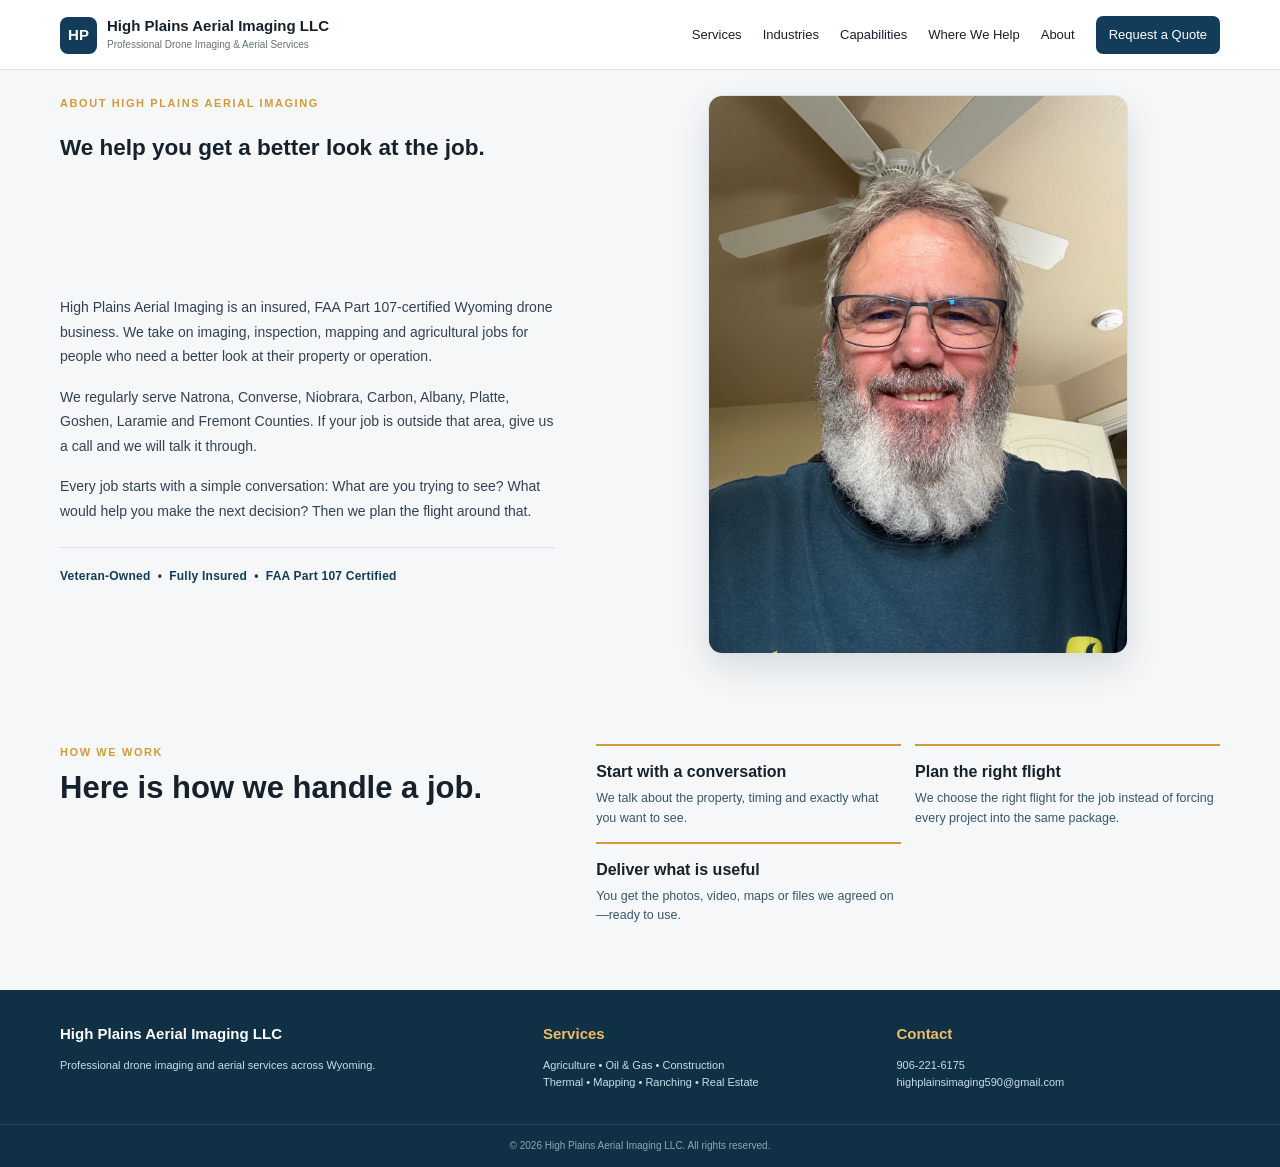
==== commit 73521c83: "Reframe project gallery as service showcase" ====
--- a/about.html
+++ b/about.html
@@ -1 +1 @@
-<!doctype html><html lang="en"><head><meta charset="utf-8"><meta name="viewport" content="width=device-width,initial-scale=1"><title>About High Plains Aerial Imaging | High Plains Aerial Imaging LLC</title><meta name="description" content="About High Plains Aerial Imaging LLC, an insured and FAA Part 107-certified drone service serving nine Wyoming counties."><link rel="stylesheet" href="styles.css?v=54"></head><body><header class="site-header"><div class="wrap nav-wrap"><a class="brand" href="index.html"><span class="brand-mark">HP</span><span class="brand-copy"><strong>High Plains Aerial Imaging LLC</strong><small>Professional Drone Imaging &amp; Aerial Services</small></span></a><button class="menu-toggle" aria-label="Open menu" onclick="document.body.classList.toggle('menu-open')">☰</button><nav><a href="services.html">Services</a><a href="industries.html">Industries</a><a href="capabilities.html">Capabilities</a><a href="projects.html">Projects</a><a href="about.html">About</a><a class="nav-cta" href="index.html#quote">Request a Quote</a></nav></div></header><main><section class="section wrap"><div class="v54-about-grid"><div class="v54-about-head"><p class="eyebrow">ABOUT HIGH PLAINS AERIAL IMAGING</p><h1>We help you get a better look at the job.</h1></div><div class="v54-about-photo"><img src="/images/Owner-%20Photo.jpeg" alt="Owner of High Plains Aerial Imaging LLC"></div><div class="v54-about-copy"><p>High Plains Aerial Imaging is an insured, FAA Part 107-certified Wyoming drone business. We take on imaging, inspection, mapping and agricultural jobs for people who need a better look at their property or operation.</p><p>We regularly serve Natrona, Converse, Niobrara, Carbon, Albany, Platte, Goshen, Laramie and Fremont Counties. If your job is outside that area, give us a call and we will talk it through.</p><p>Every job starts with a simple conversation: What are you trying to see? What would help you make the next decision? Then we plan the flight around that.</p><p class="v54-about-trust">Veteran-Owned &nbsp;•&nbsp; Fully Insured &nbsp;•&nbsp; FAA Part 107 Certified</p></div></div></section><section class="section wrap"><div class="cap-grid"><div class="cap-intro"><p class="eyebrow">HOW WE WORK</p><h2>Here is how we handle a job.</h2></div><div class="cap-list"><div><h3>Start with a conversation</h3><p>We talk about the property, timing and exactly what you want to see.</p></div><div><h3>Plan the right flight</h3><p>We choose the right flight for the job instead of forcing every project into the same package.</p></div><div><h3>Deliver what is useful</h3><p>You get the photos, video, maps or files we agreed on—ready to use.</p></div></div></div></section></main><footer><div class="wrap footer-grid"><div><strong>High Plains Aerial Imaging LLC</strong><p>Professional drone imaging and aerial services across Wyoming.</p></div><div><b>Services</b><p>Agriculture • Oil &amp; Gas • Construction<br>Thermal • Mapping • Ranching • Real Estate</p></div><div><b>Contact</b><p>906-221-6175<br>highplainsimaging590@gmail.com</p></div></div><div class="copyright">© 2026 High Plains Aerial Imaging LLC. All rights reserved.</div></footer><script>document.querySelectorAll('nav a').forEach(a=>a.addEventListener('click',()=>document.body.classList.remove('menu-open')));</script></body></html>+<!doctype html><html lang="en"><head><meta charset="utf-8"><meta name="viewport" content="width=device-width,initial-scale=1"><title>About High Plains Aerial Imaging | High Plains Aerial Imaging LLC</title><meta name="description" content="About High Plains Aerial Imaging LLC, an insured and FAA Part 107-certified drone service serving nine Wyoming counties."><link rel="stylesheet" href="styles.css?v=56"></head><body><header class="site-header"><div class="wrap nav-wrap"><a class="brand" href="index.html"><span class="brand-mark">HP</span><span class="brand-copy"><strong>High Plains Aerial Imaging LLC</strong><small>Professional Drone Imaging &amp; Aerial Services</small></span></a><button class="menu-toggle" aria-label="Open menu" onclick="document.body.classList.toggle('menu-open')">☰</button><nav><a href="services.html">Services</a><a href="industries.html">Industries</a><a href="capabilities.html">Capabilities</a><a href="projects.html">Where We Help</a><a href="about.html">About</a><a class="nav-cta" href="index.html#quote">Request a Quote</a></nav></div></header><main><section class="section wrap"><div class="v54-about-grid"><div class="v54-about-head"><p class="eyebrow">ABOUT HIGH PLAINS AERIAL IMAGING</p><h1>We help you get a better look at the job.</h1></div><div class="v54-about-photo"><img src="/images/Owner-%20Photo.jpeg" alt="Owner of High Plains Aerial Imaging LLC"></div><div class="v54-about-copy"><p>High Plains Aerial Imaging is an insured, FAA Part 107-certified Wyoming drone business. We take on imaging, inspection, mapping and agricultural jobs for people who need a better look at their property or operation.</p><p>We regularly serve Natrona, Converse, Niobrara, Carbon, Albany, Platte, Goshen, Laramie and Fremont Counties. If your job is outside that area, give us a call and we will talk it through.</p><p>Every job starts with a simple conversation: What are you trying to see? What would help you make the next decision? Then we plan the flight around that.</p><p class="v54-about-trust">Veteran-Owned &nbsp;•&nbsp; Fully Insured &nbsp;•&nbsp; FAA Part 107 Certified</p></div></div></section><section class="section wrap"><div class="cap-grid"><div class="cap-intro"><p class="eyebrow">HOW WE WORK</p><h2>Here is how we handle a job.</h2></div><div class="cap-list"><div><h3>Start with a conversation</h3><p>We talk about the property, timing and exactly what you want to see.</p></div><div><h3>Plan the right flight</h3><p>We choose the right flight for the job instead of forcing every project into the same package.</p></div><div><h3>Deliver what is useful</h3><p>You get the photos, video, maps or files we agreed on—ready to use.</p></div></div></div></section></main><footer><div class="wrap footer-grid"><div><strong>High Plains Aerial Imaging LLC</strong><p>Professional drone imaging and aerial services across Wyoming.</p></div><div><b>Services</b><p>Agriculture • Oil &amp; Gas • Construction<br>Thermal • Mapping • Ranching • Real Estate</p></div><div><b>Contact</b><p>906-221-6175<br>highplainsimaging590@gmail.com</p></div></div><div class="copyright">© 2026 High Plains Aerial Imaging LLC. All rights reserved.</div></footer><script>document.querySelectorAll('nav a').forEach(a=>a.addEventListener('click',()=>document.body.classList.remove('menu-open')));</script></body></html>
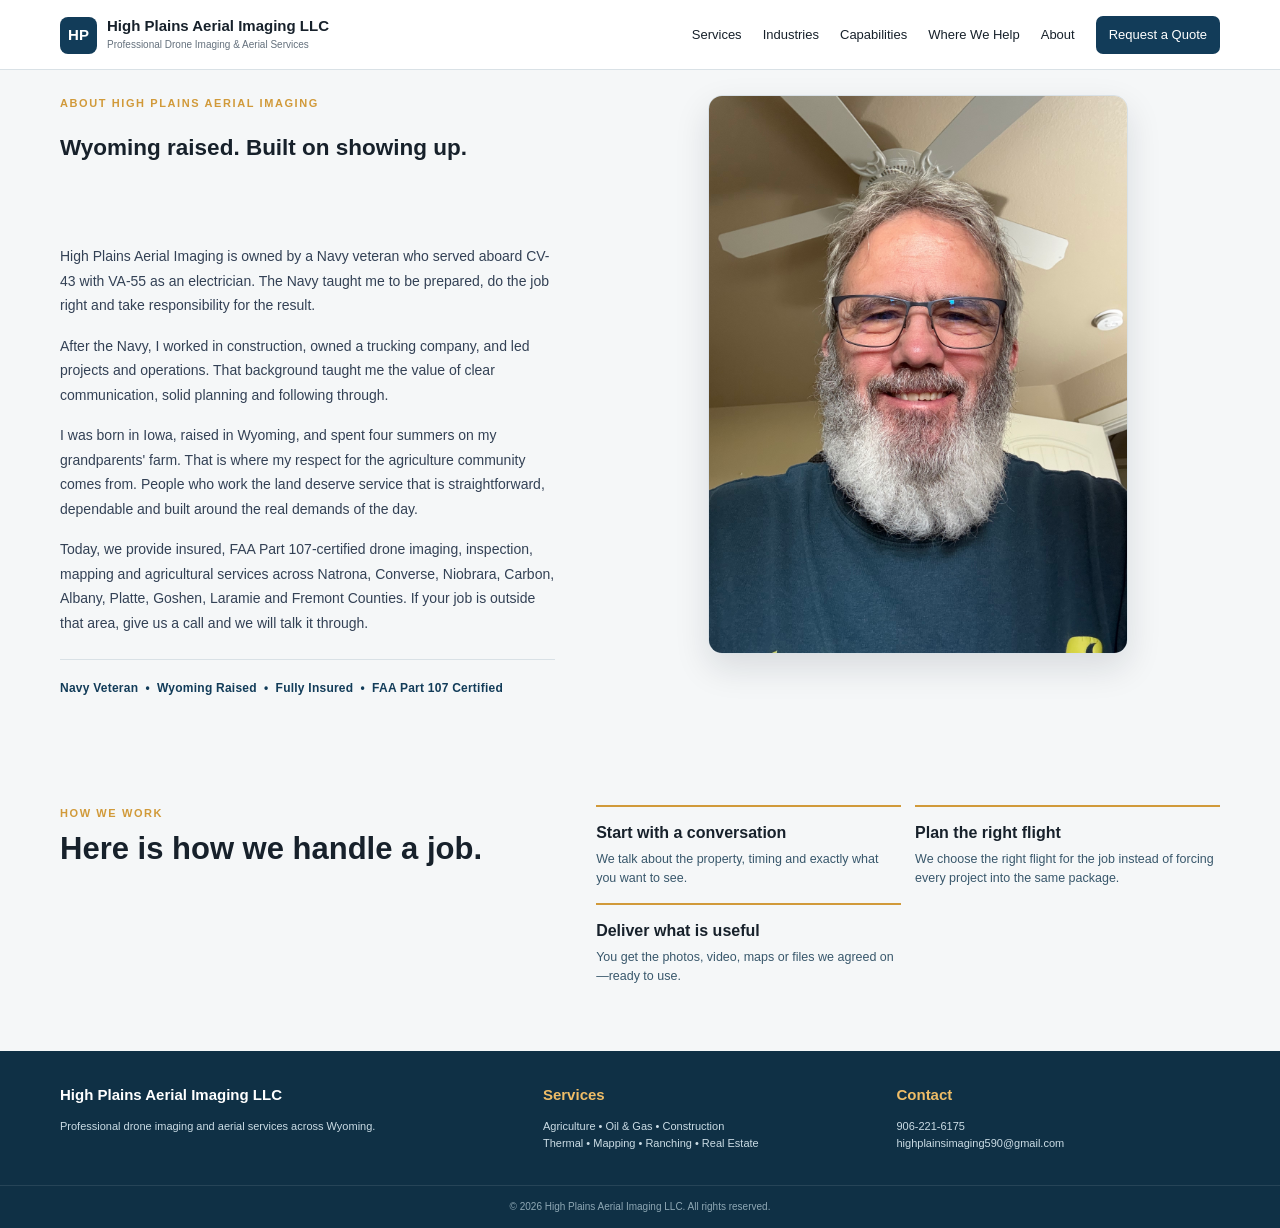
==== commit db7ea547: "Add owner story and work ethic" ====
--- a/about.html
+++ b/about.html
@@ -1 +1 @@
-<!doctype html><html lang="en"><head><meta charset="utf-8"><meta name="viewport" content="width=device-width,initial-scale=1"><title>About High Plains Aerial Imaging | High Plains Aerial Imaging LLC</title><meta name="description" content="About High Plains Aerial Imaging LLC, an insured and FAA Part 107-certified drone service serving nine Wyoming counties."><link rel="stylesheet" href="styles.css?v=56"></head><body><header class="site-header"><div class="wrap nav-wrap"><a class="brand" href="index.html"><span class="brand-mark">HP</span><span class="brand-copy"><strong>High Plains Aerial Imaging LLC</strong><small>Professional Drone Imaging &amp; Aerial Services</small></span></a><button class="menu-toggle" aria-label="Open menu" onclick="document.body.classList.toggle('menu-open')">☰</button><nav><a href="services.html">Services</a><a href="industries.html">Industries</a><a href="capabilities.html">Capabilities</a><a href="projects.html">Where We Help</a><a href="about.html">About</a><a class="nav-cta" href="index.html#quote">Request a Quote</a></nav></div></header><main><section class="section wrap"><div class="v54-about-grid"><div class="v54-about-head"><p class="eyebrow">ABOUT HIGH PLAINS AERIAL IMAGING</p><h1>We help you get a better look at the job.</h1></div><div class="v54-about-photo"><img src="/images/Owner-%20Photo.jpeg" alt="Owner of High Plains Aerial Imaging LLC"></div><div class="v54-about-copy"><p>High Plains Aerial Imaging is an insured, FAA Part 107-certified Wyoming drone business. We take on imaging, inspection, mapping and agricultural jobs for people who need a better look at their property or operation.</p><p>We regularly serve Natrona, Converse, Niobrara, Carbon, Albany, Platte, Goshen, Laramie and Fremont Counties. If your job is outside that area, give us a call and we will talk it through.</p><p>Every job starts with a simple conversation: What are you trying to see? What would help you make the next decision? Then we plan the flight around that.</p><p class="v54-about-trust">Veteran-Owned &nbsp;•&nbsp; Fully Insured &nbsp;•&nbsp; FAA Part 107 Certified</p></div></div></section><section class="section wrap"><div class="cap-grid"><div class="cap-intro"><p class="eyebrow">HOW WE WORK</p><h2>Here is how we handle a job.</h2></div><div class="cap-list"><div><h3>Start with a conversation</h3><p>We talk about the property, timing and exactly what you want to see.</p></div><div><h3>Plan the right flight</h3><p>We choose the right flight for the job instead of forcing every project into the same package.</p></div><div><h3>Deliver what is useful</h3><p>You get the photos, video, maps or files we agreed on—ready to use.</p></div></div></div></section></main><footer><div class="wrap footer-grid"><div><strong>High Plains Aerial Imaging LLC</strong><p>Professional drone imaging and aerial services across Wyoming.</p></div><div><b>Services</b><p>Agriculture • Oil &amp; Gas • Construction<br>Thermal • Mapping • Ranching • Real Estate</p></div><div><b>Contact</b><p>906-221-6175<br>highplainsimaging590@gmail.com</p></div></div><div class="copyright">© 2026 High Plains Aerial Imaging LLC. All rights reserved.</div></footer><script>document.querySelectorAll('nav a').forEach(a=>a.addEventListener('click',()=>document.body.classList.remove('menu-open')));</script></body></html>+<!doctype html><html lang="en"><head><meta charset="utf-8"><meta name="viewport" content="width=device-width,initial-scale=1"><title>About High Plains Aerial Imaging | High Plains Aerial Imaging LLC</title><meta name="description" content="About High Plains Aerial Imaging LLC, an insured and FAA Part 107-certified drone service serving nine Wyoming counties."><link rel="stylesheet" href="styles.css?v=56"></head><body><header class="site-header"><div class="wrap nav-wrap"><a class="brand" href="index.html"><span class="brand-mark">HP</span><span class="brand-copy"><strong>High Plains Aerial Imaging LLC</strong><small>Professional Drone Imaging &amp; Aerial Services</small></span></a><button class="menu-toggle" aria-label="Open menu" onclick="document.body.classList.toggle('menu-open')">☰</button><nav><a href="services.html">Services</a><a href="industries.html">Industries</a><a href="capabilities.html">Capabilities</a><a href="projects.html">Where We Help</a><a href="about.html">About</a><a class="nav-cta" href="index.html#quote">Request a Quote</a></nav></div></header><main><section class="section wrap"><div class="v54-about-grid"><div class="v54-about-head"><p class="eyebrow">ABOUT HIGH PLAINS AERIAL IMAGING</p><h1>Wyoming raised. Built on showing up.</h1></div><div class="v54-about-photo"><img src="/images/Owner-%20Photo.jpeg" alt="Owner of High Plains Aerial Imaging LLC"></div><div class="v54-about-copy"><p>High Plains Aerial Imaging is owned by a Navy veteran who served aboard CV-43 with VA-55 as an electrician. The Navy taught me to be prepared, do the job right and take responsibility for the result.</p><p>After the Navy, I worked in construction, owned a trucking company, and led projects and operations. That background taught me the value of clear communication, solid planning and following through.</p><p>I was born in Iowa, raised in Wyoming, and spent four summers on my grandparents' farm. That is where my respect for the agriculture community comes from. People who work the land deserve service that is straightforward, dependable and built around the real demands of the day.</p><p>Today, we provide insured, FAA Part 107-certified drone imaging, inspection, mapping and agricultural services across Natrona, Converse, Niobrara, Carbon, Albany, Platte, Goshen, Laramie and Fremont Counties. If your job is outside that area, give us a call and we will talk it through.</p><p class="v54-about-trust">Navy Veteran &nbsp;•&nbsp; Wyoming Raised &nbsp;•&nbsp; Fully Insured &nbsp;•&nbsp; FAA Part 107 Certified</p></div></div></section><section class="section wrap"><div class="cap-grid"><div class="cap-intro"><p class="eyebrow">HOW WE WORK</p><h2>Here is how we handle a job.</h2></div><div class="cap-list"><div><h3>Start with a conversation</h3><p>We talk about the property, timing and exactly what you want to see.</p></div><div><h3>Plan the right flight</h3><p>We choose the right flight for the job instead of forcing every project into the same package.</p></div><div><h3>Deliver what is useful</h3><p>You get the photos, video, maps or files we agreed on—ready to use.</p></div></div></div></section></main><footer><div class="wrap footer-grid"><div><strong>High Plains Aerial Imaging LLC</strong><p>Professional drone imaging and aerial services across Wyoming.</p></div><div><b>Services</b><p>Agriculture • Oil &amp; Gas • Construction<br>Thermal • Mapping • Ranching • Real Estate</p></div><div><b>Contact</b><p>906-221-6175<br>highplainsimaging590@gmail.com</p></div></div><div class="copyright">© 2026 High Plains Aerial Imaging LLC. All rights reserved.</div></footer><script>document.querySelectorAll('nav a').forEach(a=>a.addEventListener('click',()=>document.body.classList.remove('menu-open')));</script></body></html>
--- a/styles.css
+++ b/styles.css
@@ -1354,3 +1354,56 @@
 .ag-feature{border-top:1px solid #d6e0e6;border-bottom:1px solid #d6e0e6}
 .feature-grid p:not(.eyebrow){color:#38576b;font-size:14px;font-weight:500;line-height:1.65}
 .check-box div{border-color:#c7d4dc;box-shadow:0 4px 12px rgba(8,44,67,.05)}
+
+
+/* Service showcase: use honest, graphic service cards until real project photos are available. */
+.service-showcase .project::before{
+  display:none !important;
+}
+.service-showcase .project{
+  min-height:235px;
+  border:0;
+  box-shadow:none;
+}
+.service-showcase .project > div{
+  display:flex;
+  height:100%;
+  padding:28px 25px;
+  flex-direction:column;
+  justify-content:flex-end;
+  background:transparent;
+}
+.service-showcase .project h3{
+  max-width:260px;
+  color:#fff;
+  font-size:21px;
+}
+.service-showcase .project p{
+  max-width:260px;
+  margin:10px 0 0;
+  color:rgba(255,255,255,.82);
+  font-size:13px;
+  line-height:1.55;
+}
+.service-showcase .project span{
+  color:#ffd68c;
+}
+.service-showcase .service-agriculture{
+  background:linear-gradient(135deg,#184c48,#2e7c67);
+}
+.service-showcase .service-energy{
+  background:linear-gradient(135deg,#17354b,#276a8a);
+}
+.service-showcase .service-ranching{
+  background:linear-gradient(135deg,#60422b,#a16d35);
+}
+.service-showcase-intro{
+  max-width:720px;
+  margin:-10px 0 22px;
+  color:#38576b;
+  line-height:1.6;
+}
+@media(max-width:600px){
+  .service-showcase .project{min-height:210px;}
+  .service-showcase .project > div{padding:24px 21px;}
+}
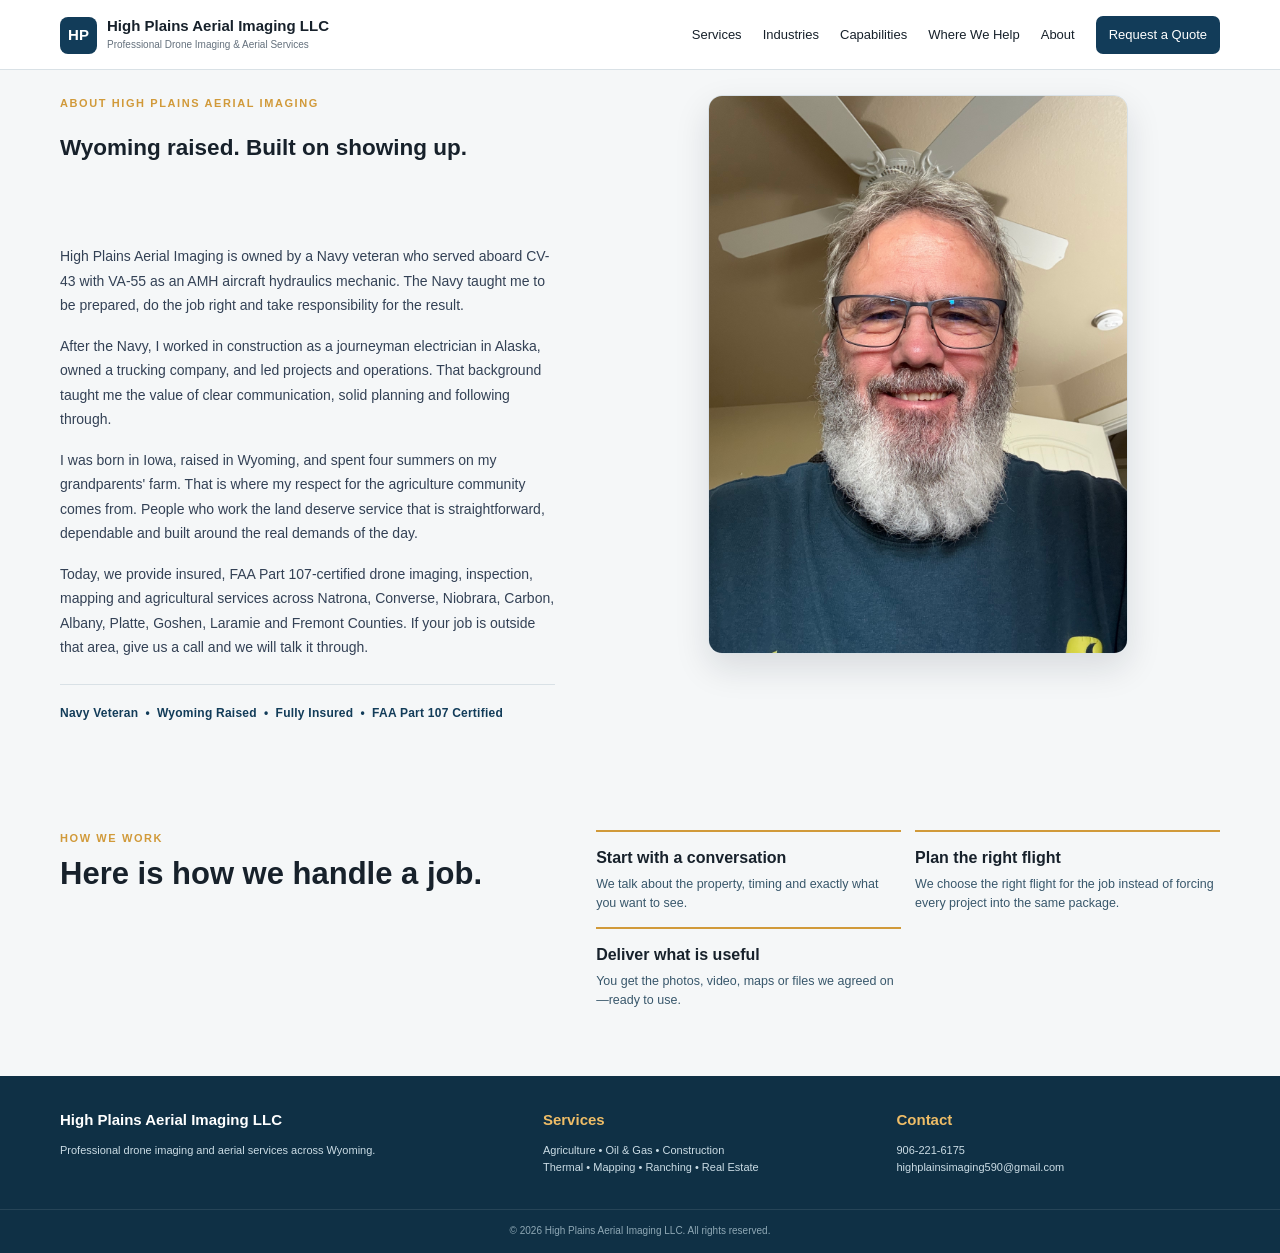
==== commit ad0539f8: "Correct owner military and construction history" ====
--- a/about.html
+++ b/about.html
@@ -1 +1 @@
-<!doctype html><html lang="en"><head><meta charset="utf-8"><meta name="viewport" content="width=device-width,initial-scale=1"><title>About High Plains Aerial Imaging | High Plains Aerial Imaging LLC</title><meta name="description" content="About High Plains Aerial Imaging LLC, an insured and FAA Part 107-certified drone service serving nine Wyoming counties."><link rel="stylesheet" href="styles.css?v=56"></head><body><header class="site-header"><div class="wrap nav-wrap"><a class="brand" href="index.html"><span class="brand-mark">HP</span><span class="brand-copy"><strong>High Plains Aerial Imaging LLC</strong><small>Professional Drone Imaging &amp; Aerial Services</small></span></a><button class="menu-toggle" aria-label="Open menu" onclick="document.body.classList.toggle('menu-open')">☰</button><nav><a href="services.html">Services</a><a href="industries.html">Industries</a><a href="capabilities.html">Capabilities</a><a href="projects.html">Where We Help</a><a href="about.html">About</a><a class="nav-cta" href="index.html#quote">Request a Quote</a></nav></div></header><main><section class="section wrap"><div class="v54-about-grid"><div class="v54-about-head"><p class="eyebrow">ABOUT HIGH PLAINS AERIAL IMAGING</p><h1>Wyoming raised. Built on showing up.</h1></div><div class="v54-about-photo"><img src="/images/Owner-%20Photo.jpeg" alt="Owner of High Plains Aerial Imaging LLC"></div><div class="v54-about-copy"><p>High Plains Aerial Imaging is owned by a Navy veteran who served aboard CV-43 with VA-55 as an electrician. The Navy taught me to be prepared, do the job right and take responsibility for the result.</p><p>After the Navy, I worked in construction, owned a trucking company, and led projects and operations. That background taught me the value of clear communication, solid planning and following through.</p><p>I was born in Iowa, raised in Wyoming, and spent four summers on my grandparents' farm. That is where my respect for the agriculture community comes from. People who work the land deserve service that is straightforward, dependable and built around the real demands of the day.</p><p>Today, we provide insured, FAA Part 107-certified drone imaging, inspection, mapping and agricultural services across Natrona, Converse, Niobrara, Carbon, Albany, Platte, Goshen, Laramie and Fremont Counties. If your job is outside that area, give us a call and we will talk it through.</p><p class="v54-about-trust">Navy Veteran &nbsp;•&nbsp; Wyoming Raised &nbsp;•&nbsp; Fully Insured &nbsp;•&nbsp; FAA Part 107 Certified</p></div></div></section><section class="section wrap"><div class="cap-grid"><div class="cap-intro"><p class="eyebrow">HOW WE WORK</p><h2>Here is how we handle a job.</h2></div><div class="cap-list"><div><h3>Start with a conversation</h3><p>We talk about the property, timing and exactly what you want to see.</p></div><div><h3>Plan the right flight</h3><p>We choose the right flight for the job instead of forcing every project into the same package.</p></div><div><h3>Deliver what is useful</h3><p>You get the photos, video, maps or files we agreed on—ready to use.</p></div></div></div></section></main><footer><div class="wrap footer-grid"><div><strong>High Plains Aerial Imaging LLC</strong><p>Professional drone imaging and aerial services across Wyoming.</p></div><div><b>Services</b><p>Agriculture • Oil &amp; Gas • Construction<br>Thermal • Mapping • Ranching • Real Estate</p></div><div><b>Contact</b><p>906-221-6175<br>highplainsimaging590@gmail.com</p></div></div><div class="copyright">© 2026 High Plains Aerial Imaging LLC. All rights reserved.</div></footer><script>document.querySelectorAll('nav a').forEach(a=>a.addEventListener('click',()=>document.body.classList.remove('menu-open')));</script></body></html>+<!doctype html><html lang="en"><head><meta charset="utf-8"><meta name="viewport" content="width=device-width,initial-scale=1"><title>About High Plains Aerial Imaging | High Plains Aerial Imaging LLC</title><meta name="description" content="About High Plains Aerial Imaging LLC, an insured and FAA Part 107-certified drone service serving nine Wyoming counties."><link rel="stylesheet" href="styles.css?v=56"></head><body><header class="site-header"><div class="wrap nav-wrap"><a class="brand" href="index.html"><span class="brand-mark">HP</span><span class="brand-copy"><strong>High Plains Aerial Imaging LLC</strong><small>Professional Drone Imaging &amp; Aerial Services</small></span></a><button class="menu-toggle" aria-label="Open menu" onclick="document.body.classList.toggle('menu-open')">☰</button><nav><a href="services.html">Services</a><a href="industries.html">Industries</a><a href="capabilities.html">Capabilities</a><a href="projects.html">Where We Help</a><a href="about.html">About</a><a class="nav-cta" href="index.html#quote">Request a Quote</a></nav></div></header><main><section class="section wrap"><div class="v54-about-grid"><div class="v54-about-head"><p class="eyebrow">ABOUT HIGH PLAINS AERIAL IMAGING</p><h1>Wyoming raised. Built on showing up.</h1></div><div class="v54-about-photo"><img src="/images/Owner-%20Photo.jpeg" alt="Owner of High Plains Aerial Imaging LLC"></div><div class="v54-about-copy"><p>High Plains Aerial Imaging is owned by a Navy veteran who served aboard CV-43 with VA-55 as an AMH aircraft hydraulics mechanic. The Navy taught me to be prepared, do the job right and take responsibility for the result.</p><p>After the Navy, I worked in construction as a journeyman electrician in Alaska, owned a trucking company, and led projects and operations. That background taught me the value of clear communication, solid planning and following through.</p><p>I was born in Iowa, raised in Wyoming, and spent four summers on my grandparents' farm. That is where my respect for the agriculture community comes from. People who work the land deserve service that is straightforward, dependable and built around the real demands of the day.</p><p>Today, we provide insured, FAA Part 107-certified drone imaging, inspection, mapping and agricultural services across Natrona, Converse, Niobrara, Carbon, Albany, Platte, Goshen, Laramie and Fremont Counties. If your job is outside that area, give us a call and we will talk it through.</p><p class="v54-about-trust">Navy Veteran &nbsp;•&nbsp; Wyoming Raised &nbsp;•&nbsp; Fully Insured &nbsp;•&nbsp; FAA Part 107 Certified</p></div></div></section><section class="section wrap"><div class="cap-grid"><div class="cap-intro"><p class="eyebrow">HOW WE WORK</p><h2>Here is how we handle a job.</h2></div><div class="cap-list"><div><h3>Start with a conversation</h3><p>We talk about the property, timing and exactly what you want to see.</p></div><div><h3>Plan the right flight</h3><p>We choose the right flight for the job instead of forcing every project into the same package.</p></div><div><h3>Deliver what is useful</h3><p>You get the photos, video, maps or files we agreed on—ready to use.</p></div></div></div></section></main><footer><div class="wrap footer-grid"><div><strong>High Plains Aerial Imaging LLC</strong><p>Professional drone imaging and aerial services across Wyoming.</p></div><div><b>Services</b><p>Agriculture • Oil &amp; Gas • Construction<br>Thermal • Mapping • Ranching • Real Estate</p></div><div><b>Contact</b><p>906-221-6175<br>highplainsimaging590@gmail.com</p></div></div><div class="copyright">© 2026 High Plains Aerial Imaging LLC. All rights reserved.</div></footer><script>document.querySelectorAll('nav a').forEach(a=>a.addEventListener('click',()=>document.body.classList.remove('menu-open')));</script></body></html>
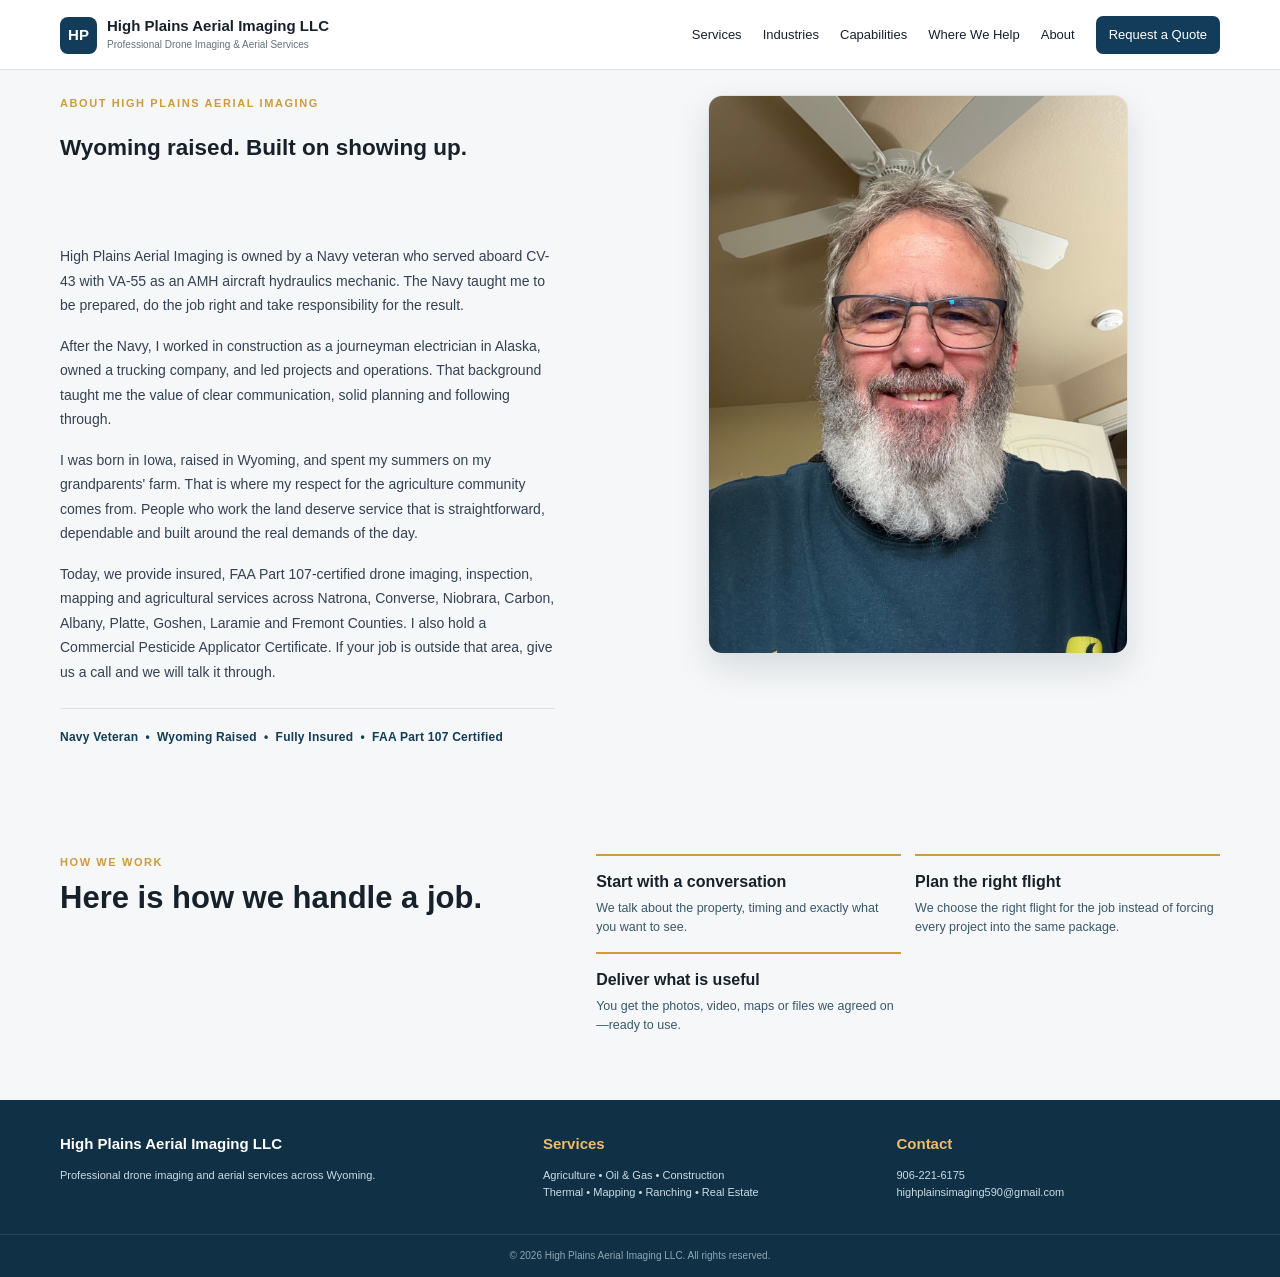
==== commit 0ed24ba1: "Add pesticide applicator certificate and update farm background" ====
--- a/about.html
+++ b/about.html
@@ -1 +1 @@
-<!doctype html><html lang="en"><head><meta charset="utf-8"><meta name="viewport" content="width=device-width,initial-scale=1"><title>About High Plains Aerial Imaging | High Plains Aerial Imaging LLC</title><meta name="description" content="About High Plains Aerial Imaging LLC, an insured and FAA Part 107-certified drone service serving nine Wyoming counties."><link rel="stylesheet" href="styles.css?v=56"></head><body><header class="site-header"><div class="wrap nav-wrap"><a class="brand" href="index.html"><span class="brand-mark">HP</span><span class="brand-copy"><strong>High Plains Aerial Imaging LLC</strong><small>Professional Drone Imaging &amp; Aerial Services</small></span></a><button class="menu-toggle" aria-label="Open menu" onclick="document.body.classList.toggle('menu-open')">☰</button><nav><a href="services.html">Services</a><a href="industries.html">Industries</a><a href="capabilities.html">Capabilities</a><a href="projects.html">Where We Help</a><a href="about.html">About</a><a class="nav-cta" href="index.html#quote">Request a Quote</a></nav></div></header><main><section class="section wrap"><div class="v54-about-grid"><div class="v54-about-head"><p class="eyebrow">ABOUT HIGH PLAINS AERIAL IMAGING</p><h1>Wyoming raised. Built on showing up.</h1></div><div class="v54-about-photo"><img src="/images/Owner-%20Photo.jpeg" alt="Owner of High Plains Aerial Imaging LLC"></div><div class="v54-about-copy"><p>High Plains Aerial Imaging is owned by a Navy veteran who served aboard CV-43 with VA-55 as an AMH aircraft hydraulics mechanic. The Navy taught me to be prepared, do the job right and take responsibility for the result.</p><p>After the Navy, I worked in construction as a journeyman electrician in Alaska, owned a trucking company, and led projects and operations. That background taught me the value of clear communication, solid planning and following through.</p><p>I was born in Iowa, raised in Wyoming, and spent four summers on my grandparents' farm. That is where my respect for the agriculture community comes from. People who work the land deserve service that is straightforward, dependable and built around the real demands of the day.</p><p>Today, we provide insured, FAA Part 107-certified drone imaging, inspection, mapping and agricultural services across Natrona, Converse, Niobrara, Carbon, Albany, Platte, Goshen, Laramie and Fremont Counties. If your job is outside that area, give us a call and we will talk it through.</p><p class="v54-about-trust">Navy Veteran &nbsp;•&nbsp; Wyoming Raised &nbsp;•&nbsp; Fully Insured &nbsp;•&nbsp; FAA Part 107 Certified</p></div></div></section><section class="section wrap"><div class="cap-grid"><div class="cap-intro"><p class="eyebrow">HOW WE WORK</p><h2>Here is how we handle a job.</h2></div><div class="cap-list"><div><h3>Start with a conversation</h3><p>We talk about the property, timing and exactly what you want to see.</p></div><div><h3>Plan the right flight</h3><p>We choose the right flight for the job instead of forcing every project into the same package.</p></div><div><h3>Deliver what is useful</h3><p>You get the photos, video, maps or files we agreed on—ready to use.</p></div></div></div></section></main><footer><div class="wrap footer-grid"><div><strong>High Plains Aerial Imaging LLC</strong><p>Professional drone imaging and aerial services across Wyoming.</p></div><div><b>Services</b><p>Agriculture • Oil &amp; Gas • Construction<br>Thermal • Mapping • Ranching • Real Estate</p></div><div><b>Contact</b><p>906-221-6175<br>highplainsimaging590@gmail.com</p></div></div><div class="copyright">© 2026 High Plains Aerial Imaging LLC. All rights reserved.</div></footer><script>document.querySelectorAll('nav a').forEach(a=>a.addEventListener('click',()=>document.body.classList.remove('menu-open')));</script></body></html>+<!doctype html><html lang="en"><head><meta charset="utf-8"><meta name="viewport" content="width=device-width,initial-scale=1"><title>About High Plains Aerial Imaging | High Plains Aerial Imaging LLC</title><meta name="description" content="About High Plains Aerial Imaging LLC, an insured and FAA Part 107-certified drone service serving nine Wyoming counties."><link rel="stylesheet" href="styles.css?v=56"></head><body><header class="site-header"><div class="wrap nav-wrap"><a class="brand" href="index.html"><span class="brand-mark">HP</span><span class="brand-copy"><strong>High Plains Aerial Imaging LLC</strong><small>Professional Drone Imaging &amp; Aerial Services</small></span></a><button class="menu-toggle" aria-label="Open menu" onclick="document.body.classList.toggle('menu-open')">☰</button><nav><a href="services.html">Services</a><a href="industries.html">Industries</a><a href="capabilities.html">Capabilities</a><a href="projects.html">Where We Help</a><a href="about.html">About</a><a class="nav-cta" href="index.html#quote">Request a Quote</a></nav></div></header><main><section class="section wrap"><div class="v54-about-grid"><div class="v54-about-head"><p class="eyebrow">ABOUT HIGH PLAINS AERIAL IMAGING</p><h1>Wyoming raised. Built on showing up.</h1></div><div class="v54-about-photo"><img src="/images/Owner-%20Photo.jpeg" alt="Owner of High Plains Aerial Imaging LLC"></div><div class="v54-about-copy"><p>High Plains Aerial Imaging is owned by a Navy veteran who served aboard CV-43 with VA-55 as an AMH aircraft hydraulics mechanic. The Navy taught me to be prepared, do the job right and take responsibility for the result.</p><p>After the Navy, I worked in construction as a journeyman electrician in Alaska, owned a trucking company, and led projects and operations. That background taught me the value of clear communication, solid planning and following through.</p><p>I was born in Iowa, raised in Wyoming, and spent my summers on my grandparents' farm. That is where my respect for the agriculture community comes from. People who work the land deserve service that is straightforward, dependable and built around the real demands of the day.</p><p>Today, we provide insured, FAA Part 107-certified drone imaging, inspection, mapping and agricultural services across Natrona, Converse, Niobrara, Carbon, Albany, Platte, Goshen, Laramie and Fremont Counties. I also hold a Commercial Pesticide Applicator Certificate. If your job is outside that area, give us a call and we will talk it through.</p><p class="v54-about-trust">Navy Veteran &nbsp;•&nbsp; Wyoming Raised &nbsp;•&nbsp; Fully Insured &nbsp;•&nbsp; FAA Part 107 Certified</p></div></div></section><section class="section wrap"><div class="cap-grid"><div class="cap-intro"><p class="eyebrow">HOW WE WORK</p><h2>Here is how we handle a job.</h2></div><div class="cap-list"><div><h3>Start with a conversation</h3><p>We talk about the property, timing and exactly what you want to see.</p></div><div><h3>Plan the right flight</h3><p>We choose the right flight for the job instead of forcing every project into the same package.</p></div><div><h3>Deliver what is useful</h3><p>You get the photos, video, maps or files we agreed on—ready to use.</p></div></div></div></section></main><footer><div class="wrap footer-grid"><div><strong>High Plains Aerial Imaging LLC</strong><p>Professional drone imaging and aerial services across Wyoming.</p></div><div><b>Services</b><p>Agriculture • Oil &amp; Gas • Construction<br>Thermal • Mapping • Ranching • Real Estate</p></div><div><b>Contact</b><p>906-221-6175<br>highplainsimaging590@gmail.com</p></div></div><div class="copyright">© 2026 High Plains Aerial Imaging LLC. All rights reserved.</div></footer><script>document.querySelectorAll('nav a').forEach(a=>a.addEventListener('click',()=>document.body.classList.remove('menu-open')));</script></body></html>
--- a/styles.css
+++ b/styles.css
@@ -1407,3 +1407,148 @@
   .service-showcase .project{min-height:210px;}
   .service-showcase .project > div{padding:24px 21px;}
 }
+
+
+/* Real mission gallery */
+.mission-case-study{
+  background:#fff;
+  padding:64px 0 70px;
+}
+.mission-heading{
+  max-width:760px;
+  margin-bottom:28px;
+}
+.mission-heading h2{
+  margin:0 0 12px;
+  color:var(--navy);
+  font-size:32px;
+  line-height:1.15;
+}
+.mission-heading p:not(.eyebrow){
+  margin:0;
+  color:#38576b;
+  line-height:1.65;
+}
+.mission-gallery{
+  display:grid;
+  grid-template-columns:repeat(2,minmax(0,1fr));
+  gap:18px;
+}
+.mission-card{
+  margin:0;
+  overflow:hidden;
+  border:1px solid #d5dfe5;
+  border-radius:11px;
+  background:#fff;
+  box-shadow:0 4px 14px rgba(8,43,63,.07);
+}
+.mission-card a{
+  display:block;
+  background:#173247;
+}
+.mission-card img{
+  display:block;
+  width:100%;
+  aspect-ratio:16/9;
+  object-fit:cover;
+  transition:transform .25s ease,opacity .25s ease;
+}
+.mission-card a:hover img{
+  transform:scale(1.025);
+  opacity:.94;
+}
+.mission-card figcaption{
+  padding:15px 17px 17px;
+}
+.mission-card strong{
+  display:block;
+  color:var(--navy);
+  font-size:16px;
+}
+.mission-card span{
+  display:block;
+  margin-top:5px;
+  color:#46606f;
+  font-size:13px;
+  line-height:1.45;
+}
+@media(max-width:600px){
+  .mission-case-study{padding:46px 0 50px;}
+  .mission-heading h2{font-size:28px;}
+  .mission-gallery{grid-template-columns:1fr;gap:13px;}
+}
+
+
+/* 3D imaging examples */
+.three-d-examples{
+  background:#edf2f4;
+  padding:64px 0 70px;
+}
+.three-d-heading{
+  max-width:790px;
+  margin-bottom:28px;
+}
+.three-d-heading h2{
+  margin:0 0 12px;
+  color:var(--navy);
+  font-size:32px;
+  line-height:1.15;
+}
+.three-d-heading p:not(.eyebrow){
+  margin:0 0 12px;
+  color:#38576b;
+  line-height:1.65;
+}
+.three-d-grid{
+  display:grid;
+  grid-template-columns:repeat(3,minmax(0,1fr));
+  gap:16px;
+}
+.three-d-card{
+  margin:0;
+  overflow:hidden;
+  border:1px solid #cbd8df;
+  border-radius:11px;
+  background:#fff;
+  box-shadow:0 4px 14px rgba(8,43,63,.07);
+}
+.three-d-card a{
+  display:block;
+  background:#101f26;
+}
+.three-d-card img{
+  display:block;
+  width:100%;
+  aspect-ratio:4/3;
+  object-fit:cover;
+  transition:transform .25s ease,opacity .25s ease;
+}
+.three-d-card a:hover img{
+  transform:scale(1.025);
+  opacity:.94;
+}
+.three-d-card figcaption{
+  padding:15px 16px 17px;
+}
+.three-d-card strong{
+  display:block;
+  color:var(--navy);
+  font-size:16px;
+}
+.three-d-card span{
+  display:block;
+  margin-top:5px;
+  color:#46606f;
+  font-size:13px;
+  line-height:1.45;
+}
+@media(max-width:900px){
+  .three-d-grid{grid-template-columns:1fr 1fr;}
+  .three-d-card:last-child{grid-column:1 / -1;}
+}
+@media(max-width:600px){
+  .three-d-examples{padding:46px 0 50px;}
+  .three-d-heading h2{font-size:28px;}
+  .three-d-grid{grid-template-columns:1fr;gap:13px;}
+  .three-d-card:last-child{grid-column:auto;}
+}
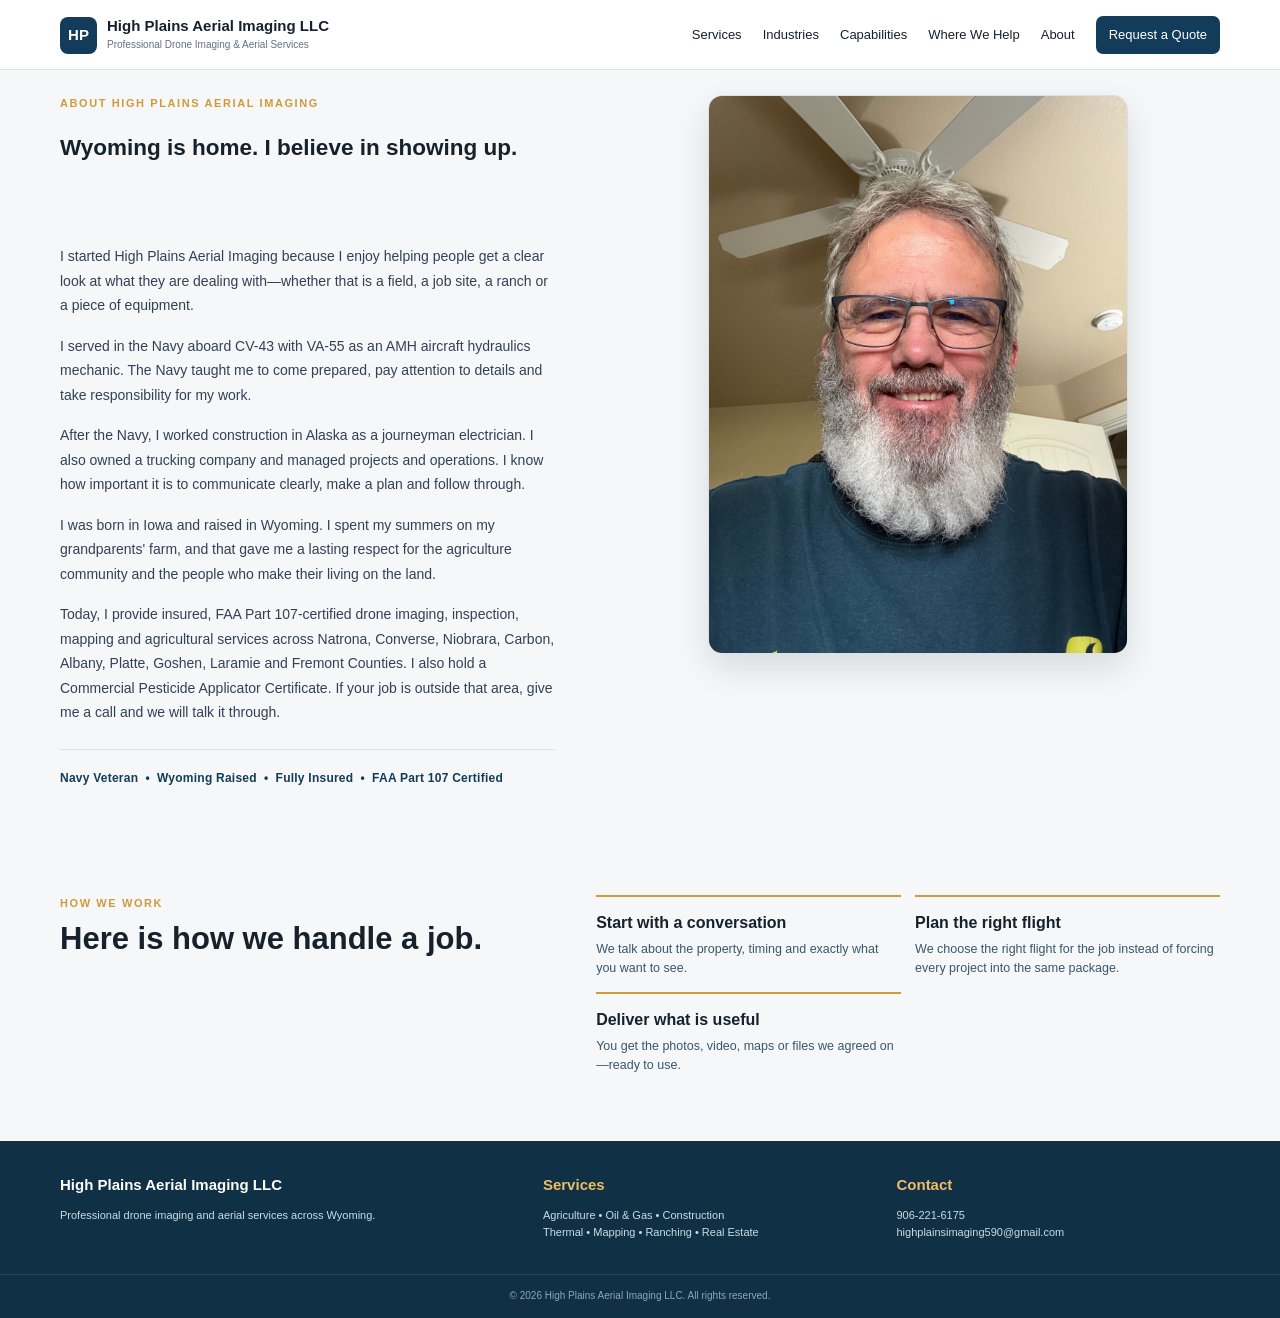
==== commit 3a6b947e: "Rewrite owner story in a personal voice" ====
--- a/about.html
+++ b/about.html
@@ -1 +1,8 @@
-<!doctype html><html lang="en"><head><meta charset="utf-8"><meta name="viewport" content="width=device-width,initial-scale=1"><title>About High Plains Aerial Imaging | High Plains Aerial Imaging LLC</title><meta name="description" content="About High Plains Aerial Imaging LLC, an insured and FAA Part 107-certified drone service serving nine Wyoming counties."><link rel="stylesheet" href="styles.css?v=56"></head><body><header class="site-header"><div class="wrap nav-wrap"><a class="brand" href="index.html"><span class="brand-mark">HP</span><span class="brand-copy"><strong>High Plains Aerial Imaging LLC</strong><small>Professional Drone Imaging &amp; Aerial Services</small></span></a><button class="menu-toggle" aria-label="Open menu" onclick="document.body.classList.toggle('menu-open')">☰</button><nav><a href="services.html">Services</a><a href="industries.html">Industries</a><a href="capabilities.html">Capabilities</a><a href="projects.html">Where We Help</a><a href="about.html">About</a><a class="nav-cta" href="index.html#quote">Request a Quote</a></nav></div></header><main><section class="section wrap"><div class="v54-about-grid"><div class="v54-about-head"><p class="eyebrow">ABOUT HIGH PLAINS AERIAL IMAGING</p><h1>Wyoming raised. Built on showing up.</h1></div><div class="v54-about-photo"><img src="/images/Owner-%20Photo.jpeg" alt="Owner of High Plains Aerial Imaging LLC"></div><div class="v54-about-copy"><p>High Plains Aerial Imaging is owned by a Navy veteran who served aboard CV-43 with VA-55 as an AMH aircraft hydraulics mechanic. The Navy taught me to be prepared, do the job right and take responsibility for the result.</p><p>After the Navy, I worked in construction as a journeyman electrician in Alaska, owned a trucking company, and led projects and operations. That background taught me the value of clear communication, solid planning and following through.</p><p>I was born in Iowa, raised in Wyoming, and spent my summers on my grandparents' farm. That is where my respect for the agriculture community comes from. People who work the land deserve service that is straightforward, dependable and built around the real demands of the day.</p><p>Today, we provide insured, FAA Part 107-certified drone imaging, inspection, mapping and agricultural services across Natrona, Converse, Niobrara, Carbon, Albany, Platte, Goshen, Laramie and Fremont Counties. I also hold a Commercial Pesticide Applicator Certificate. If your job is outside that area, give us a call and we will talk it through.</p><p class="v54-about-trust">Navy Veteran &nbsp;•&nbsp; Wyoming Raised &nbsp;•&nbsp; Fully Insured &nbsp;•&nbsp; FAA Part 107 Certified</p></div></div></section><section class="section wrap"><div class="cap-grid"><div class="cap-intro"><p class="eyebrow">HOW WE WORK</p><h2>Here is how we handle a job.</h2></div><div class="cap-list"><div><h3>Start with a conversation</h3><p>We talk about the property, timing and exactly what you want to see.</p></div><div><h3>Plan the right flight</h3><p>We choose the right flight for the job instead of forcing every project into the same package.</p></div><div><h3>Deliver what is useful</h3><p>You get the photos, video, maps or files we agreed on—ready to use.</p></div></div></div></section></main><footer><div class="wrap footer-grid"><div><strong>High Plains Aerial Imaging LLC</strong><p>Professional drone imaging and aerial services across Wyoming.</p></div><div><b>Services</b><p>Agriculture • Oil &amp; Gas • Construction<br>Thermal • Mapping • Ranching • Real Estate</p></div><div><b>Contact</b><p>906-221-6175<br>highplainsimaging590@gmail.com</p></div></div><div class="copyright">© 2026 High Plains Aerial Imaging LLC. All rights reserved.</div></footer><script>document.querySelectorAll('nav a').forEach(a=>a.addEventListener('click',()=>document.body.classList.remove('menu-open')));</script></body></html>+<!doctype html><html lang="en"><head><meta charset="utf-8"><meta name="viewport" content="width=device-width,initial-scale=1"><title>About High Plains Aerial Imaging | High Plains Aerial Imaging LLC</title><meta name="description" content="About High Plains Aerial Imaging LLC, an insured and FAA Part 107-certified drone service serving nine Wyoming counties."><link rel="stylesheet" href="styles.css?v=56"></head><body><header class="site-header"><div class="wrap nav-wrap"><a class="brand" href="index.html"><span class="brand-mark">HP</span><span class="brand-copy"><strong>High Plains Aerial Imaging LLC</strong><small>Professional Drone Imaging &amp; Aerial Services</small></span></a><button class="menu-toggle" aria-label="Open menu" onclick="document.body.classList.toggle('menu-open')">☰</button><nav><a href="services.html">Services</a><a href="industries.html">Industries</a><a href="capabilities.html">Capabilities</a><a href="projects.html">Where We Help</a><a href="about.html">About</a><a class="nav-cta" href="index.html#quote">Request a Quote</a></nav></div></header><main><section class="section wrap"><div class="v54-about-grid"><div class="v54-about-head"><p class="eyebrow">ABOUT HIGH PLAINS AERIAL IMAGING</p><h1>Wyoming is home. I believe in showing up.</h1></div><div class="v54-about-photo"><img src="/images/Owner-%20Photo.jpeg" alt="Owner of High Plains Aerial Imaging LLC"></div><div class="v54-about-copy">
+        <p>I started High Plains Aerial Imaging because I enjoy helping people get a clear look at what they are dealing with—whether that is a field, a job site, a ranch or a piece of equipment.</p>
+        <p>I served in the Navy aboard CV-43 with VA-55 as an AMH aircraft hydraulics mechanic. The Navy taught me to come prepared, pay attention to details and take responsibility for my work.</p>
+        <p>After the Navy, I worked construction in Alaska as a journeyman electrician. I also owned a trucking company and managed projects and operations. I know how important it is to communicate clearly, make a plan and follow through.</p>
+        <p>I was born in Iowa and raised in Wyoming. I spent my summers on my grandparents' farm, and that gave me a lasting respect for the agriculture community and the people who make their living on the land.</p>
+        <p>Today, I provide insured, FAA Part 107-certified drone imaging, inspection, mapping and agricultural services across Natrona, Converse, Niobrara, Carbon, Albany, Platte, Goshen, Laramie and Fremont Counties. I also hold a Commercial Pesticide Applicator Certificate. If your job is outside that area, give me a call and we will talk it through.</p>
+        <p class="v54-about-trust">Navy Veteran &nbsp;•&nbsp; Wyoming Raised &nbsp;•&nbsp; Fully Insured &nbsp;•&nbsp; FAA Part 107 Certified</p>
+      </div></div></section><section class="section wrap"><div class="cap-grid"><div class="cap-intro"><p class="eyebrow">HOW WE WORK</p><h2>Here is how we handle a job.</h2></div><div class="cap-list"><div><h3>Start with a conversation</h3><p>We talk about the property, timing and exactly what you want to see.</p></div><div><h3>Plan the right flight</h3><p>We choose the right flight for the job instead of forcing every project into the same package.</p></div><div><h3>Deliver what is useful</h3><p>You get the photos, video, maps or files we agreed on—ready to use.</p></div></div></div></section></main><footer><div class="wrap footer-grid"><div><strong>High Plains Aerial Imaging LLC</strong><p>Professional drone imaging and aerial services across Wyoming.</p></div><div><b>Services</b><p>Agriculture • Oil &amp; Gas • Construction<br>Thermal • Mapping • Ranching • Real Estate</p></div><div><b>Contact</b><p>906-221-6175<br>highplainsimaging590@gmail.com</p></div></div><div class="copyright">© 2026 High Plains Aerial Imaging LLC. All rights reserved.</div></footer><script>document.querySelectorAll('nav a').forEach(a=>a.addEventListener('click',()=>document.body.classList.remove('menu-open')));</script></body></html>
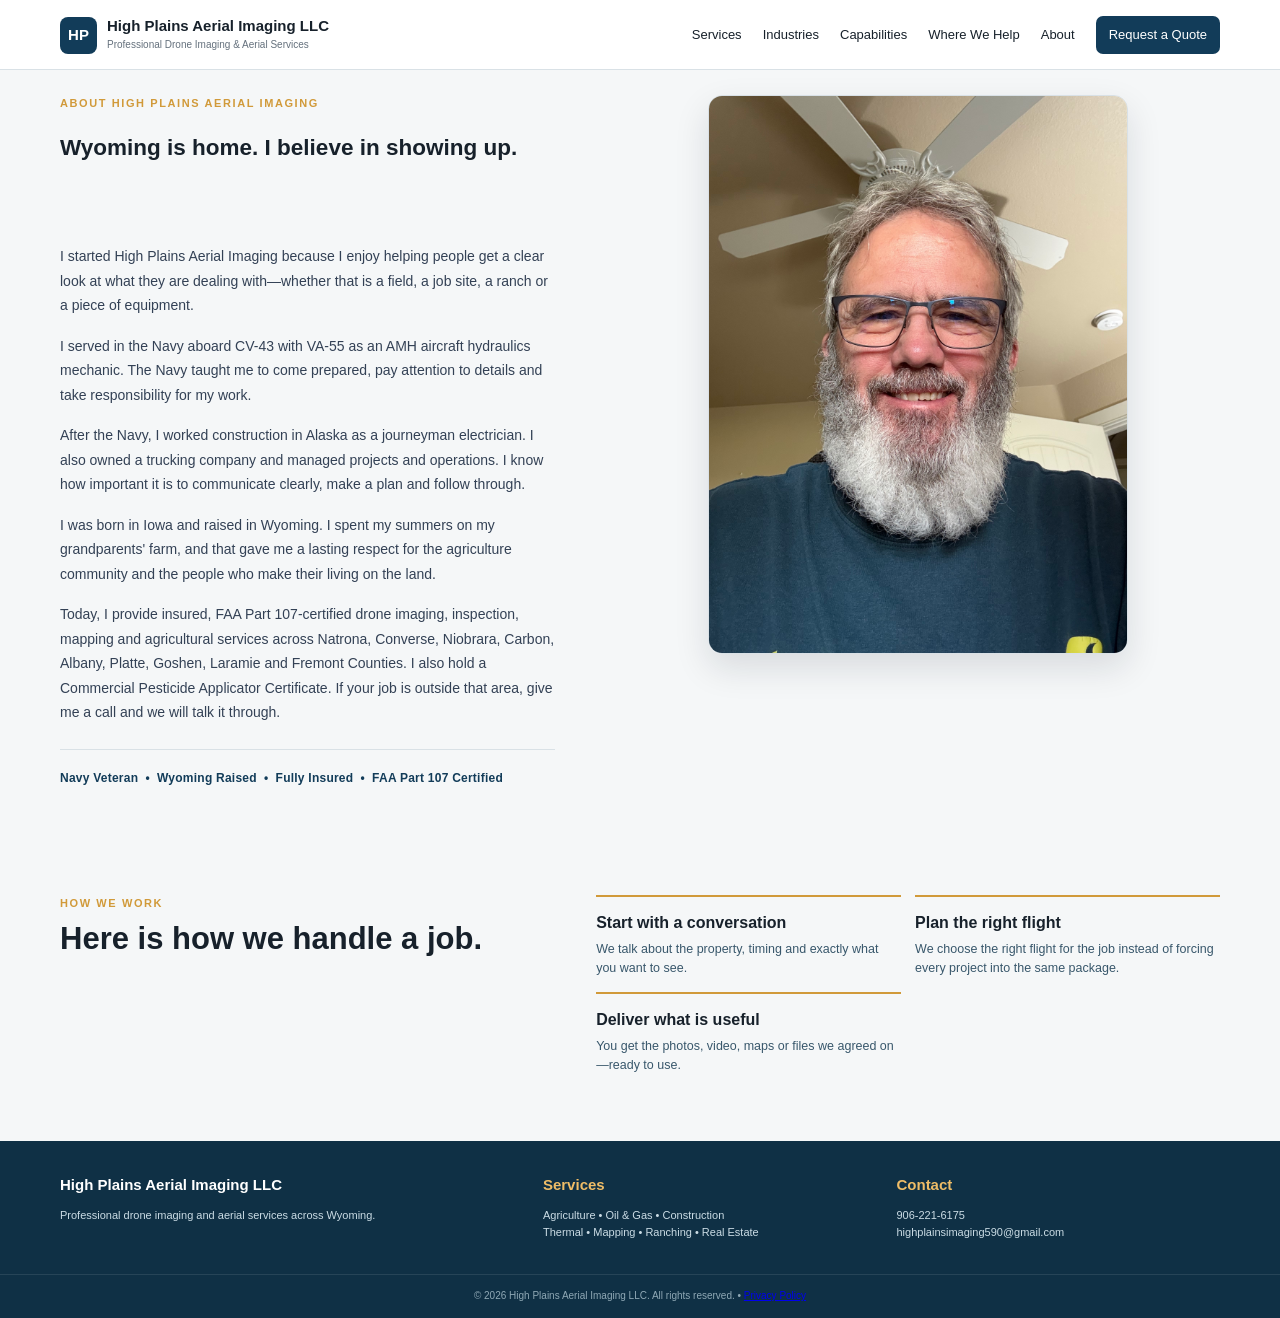
==== commit 6d182684: "Add privacy policy links and form notice" ====
--- a/about.html
+++ b/about.html
@@ -5,4 +5,4 @@
         <p>I was born in Iowa and raised in Wyoming. I spent my summers on my grandparents' farm, and that gave me a lasting respect for the agriculture community and the people who make their living on the land.</p>
         <p>Today, I provide insured, FAA Part 107-certified drone imaging, inspection, mapping and agricultural services across Natrona, Converse, Niobrara, Carbon, Albany, Platte, Goshen, Laramie and Fremont Counties. I also hold a Commercial Pesticide Applicator Certificate. If your job is outside that area, give me a call and we will talk it through.</p>
         <p class="v54-about-trust">Navy Veteran &nbsp;•&nbsp; Wyoming Raised &nbsp;•&nbsp; Fully Insured &nbsp;•&nbsp; FAA Part 107 Certified</p>
-      </div></div></section><section class="section wrap"><div class="cap-grid"><div class="cap-intro"><p class="eyebrow">HOW WE WORK</p><h2>Here is how we handle a job.</h2></div><div class="cap-list"><div><h3>Start with a conversation</h3><p>We talk about the property, timing and exactly what you want to see.</p></div><div><h3>Plan the right flight</h3><p>We choose the right flight for the job instead of forcing every project into the same package.</p></div><div><h3>Deliver what is useful</h3><p>You get the photos, video, maps or files we agreed on—ready to use.</p></div></div></div></section></main><footer><div class="wrap footer-grid"><div><strong>High Plains Aerial Imaging LLC</strong><p>Professional drone imaging and aerial services across Wyoming.</p></div><div><b>Services</b><p>Agriculture • Oil &amp; Gas • Construction<br>Thermal • Mapping • Ranching • Real Estate</p></div><div><b>Contact</b><p>906-221-6175<br>highplainsimaging590@gmail.com</p></div></div><div class="copyright">© 2026 High Plains Aerial Imaging LLC. All rights reserved.</div></footer><script>document.querySelectorAll('nav a').forEach(a=>a.addEventListener('click',()=>document.body.classList.remove('menu-open')));</script></body></html>+      </div></div></section><section class="section wrap"><div class="cap-grid"><div class="cap-intro"><p class="eyebrow">HOW WE WORK</p><h2>Here is how we handle a job.</h2></div><div class="cap-list"><div><h3>Start with a conversation</h3><p>We talk about the property, timing and exactly what you want to see.</p></div><div><h3>Plan the right flight</h3><p>We choose the right flight for the job instead of forcing every project into the same package.</p></div><div><h3>Deliver what is useful</h3><p>You get the photos, video, maps or files we agreed on—ready to use.</p></div></div></div></section></main><footer><div class="wrap footer-grid"><div><strong>High Plains Aerial Imaging LLC</strong><p>Professional drone imaging and aerial services across Wyoming.</p></div><div><b>Services</b><p>Agriculture • Oil &amp; Gas • Construction<br>Thermal • Mapping • Ranching • Real Estate</p></div><div><b>Contact</b><p>906-221-6175<br>highplainsimaging590@gmail.com</p></div></div><div class="copyright">© 2026 High Plains Aerial Imaging LLC. All rights reserved. <span aria-hidden="true">•</span> <a href="privacy.html">Privacy Policy</a></div></footer><script>document.querySelectorAll('nav a').forEach(a=>a.addEventListener('click',()=>document.body.classList.remove('menu-open')));</script></body></html>
